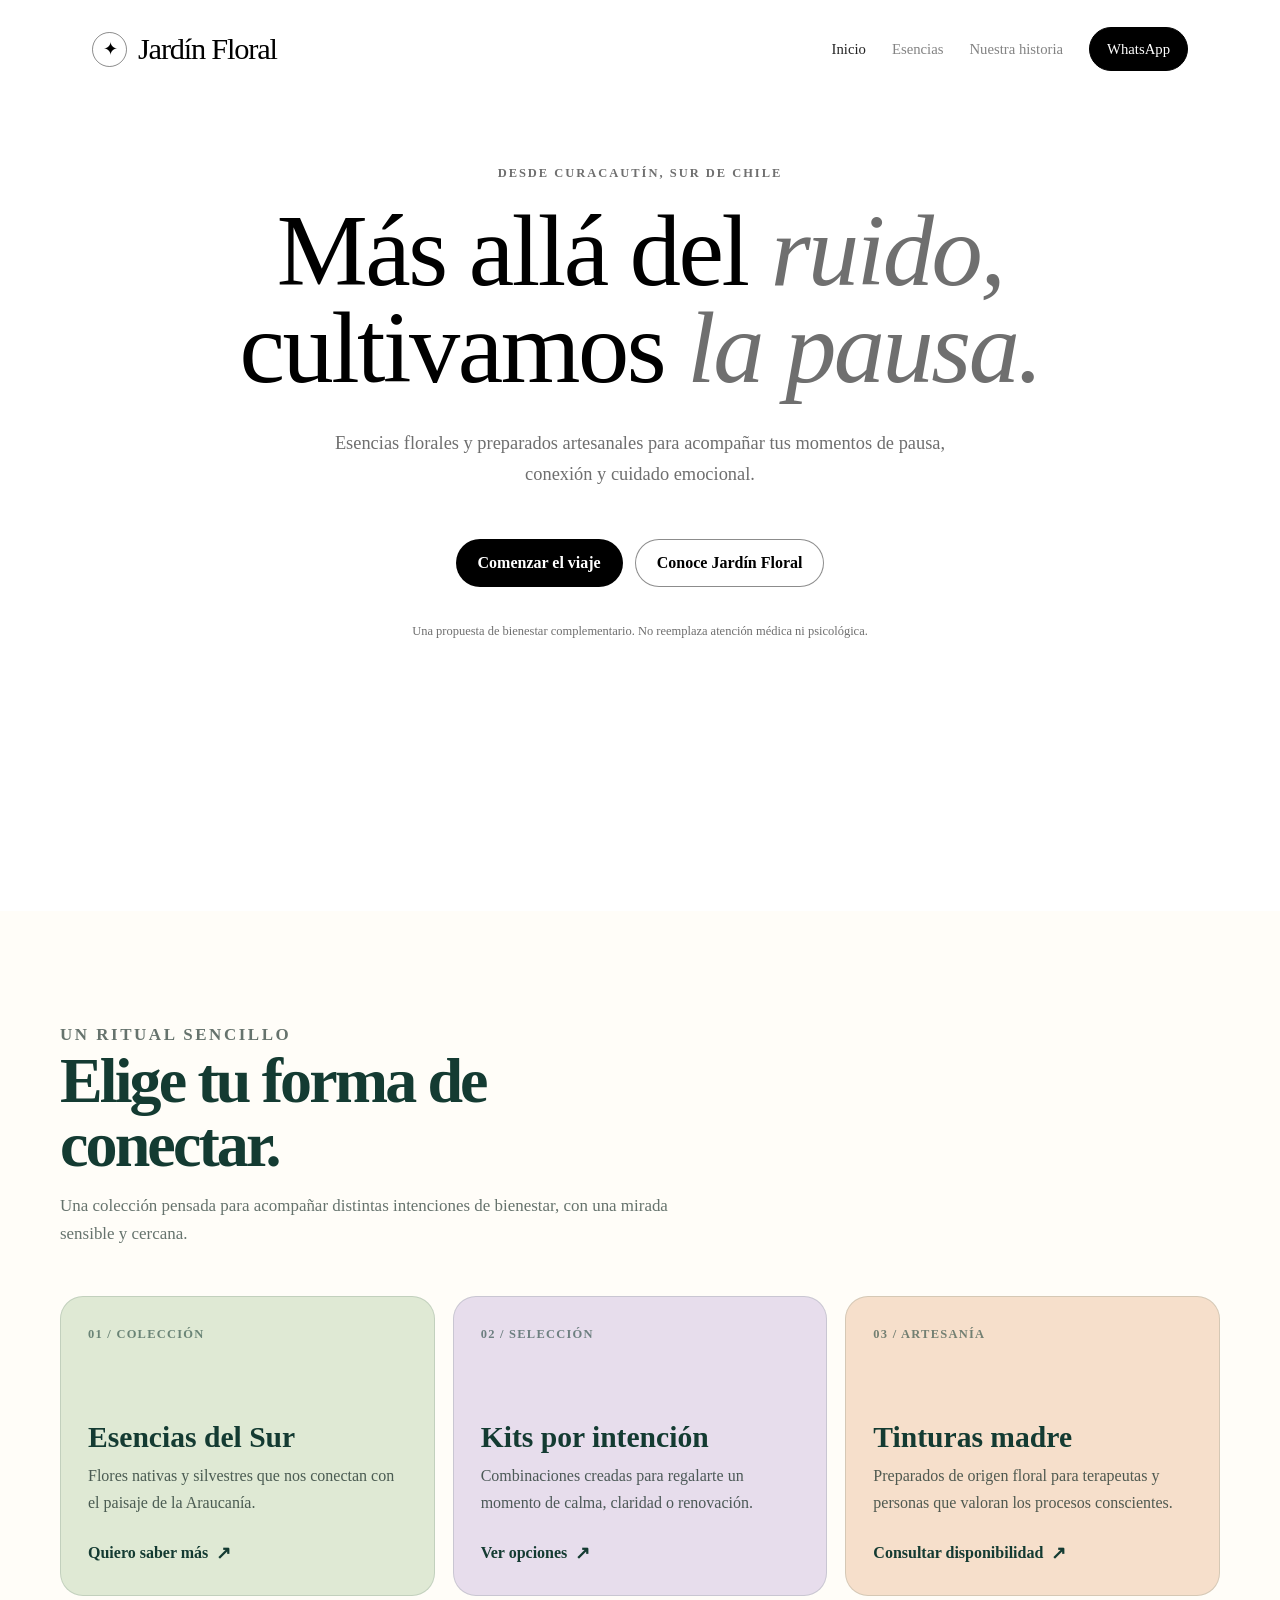
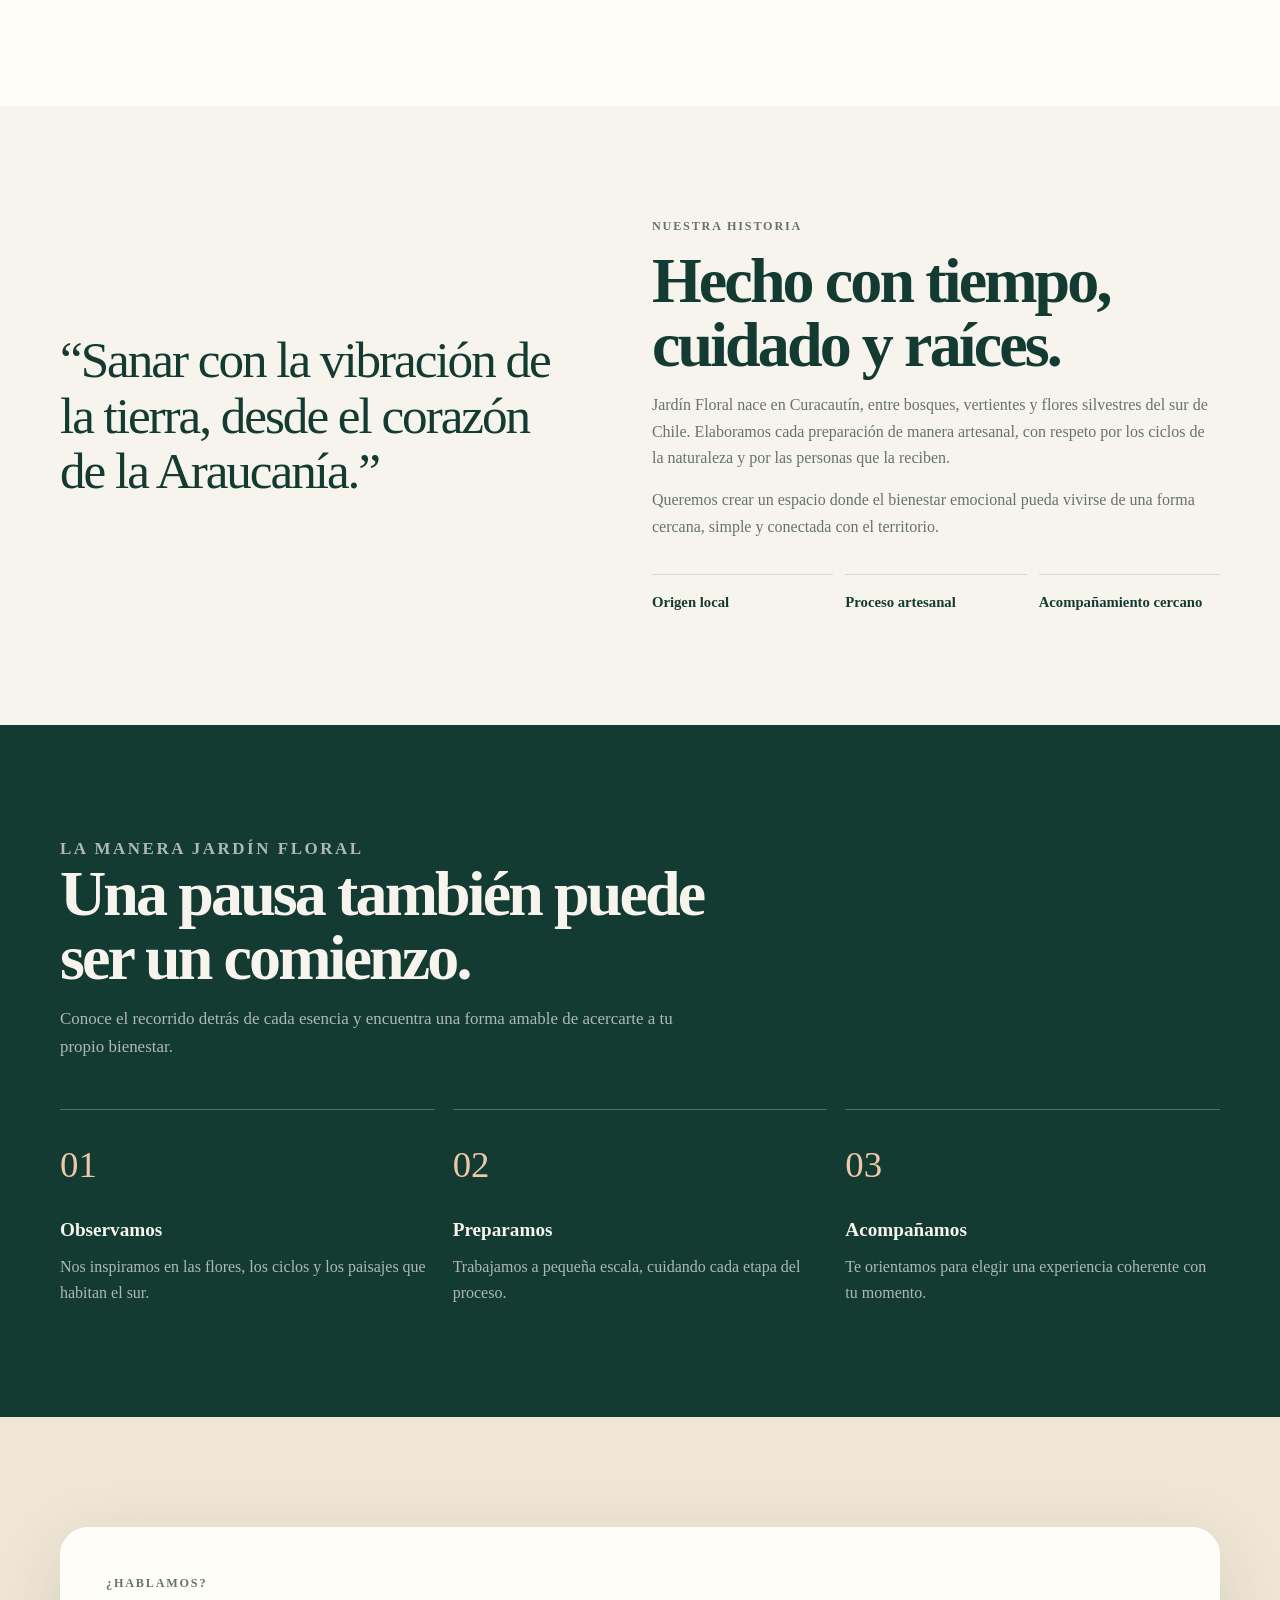
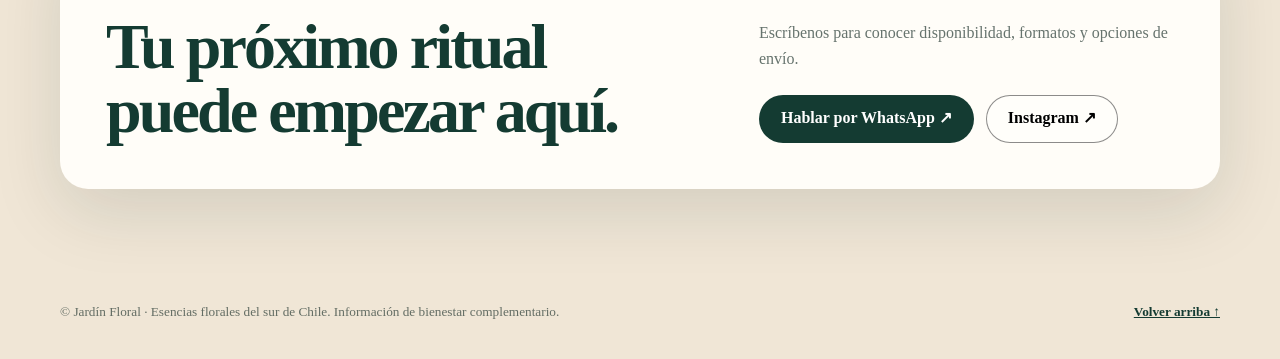
==== index.html @ 73a911c8 "Publicar landing de Jardín Floral" ====
<!doctype html>
<html lang="es">
  <head>
    <meta charset="UTF-8" />
    <meta name="viewport" content="width=device-width, initial-scale=1.0" />
    <meta name="description" content="Jardín Floral crea esencias florales y tinturas madre inspiradas en la naturaleza de la Araucanía." />
    <meta name="theme-color" content="#143b32" />
    <title>Jardín Floral | Esencias del sur de Chile</title>
    <link rel="icon" type="image/svg+xml" href="/favicon.svg" />
    <link rel="stylesheet" href="/styles/fonts.css" />
    <link rel="stylesheet" href="/styles/theme.css" />
    <style>
      :root {
        --forest: #143b32;
        --forest-2: #1f5446;
        --ink: #20332d;
        --muted: #66736d;
        --cream: #f7f4ed;
        --paper: #fffdf8;
        --sage: #dfe9d4;
        --lilac: #e7ddec;
        --peach: #efc8aa;
        --line: rgba(20, 59, 50, 0.14);
        --shadow: 0 22px 70px rgba(18, 42, 35, 0.13);
      }

      * { box-sizing: border-box; }
      html { scroll-behavior: smooth; }
      body {
        margin: 0;
        color: var(--ink);
        background: var(--cream);
        font-family: "DM Sans", system-ui, sans-serif;
        font-size: 16px;
        line-height: 1.65;
      }
      a { color: inherit; }
      img { display: block; max-width: 100%; }
      .shell { width: min(1160px, calc(100% - 40px)); margin: 0 auto; }
      .serif { font-family: Fraunces, Georgia, serif; }

      .topbar {
        background: var(--forest);
        color: #edf4e5;
        font-size: 0.78rem;
        letter-spacing: 0.08em;
        text-transform: uppercase;
      }
      .topbar-inner { min-height: 38px; display: flex; align-items: center; justify-content: center; text-align: center; }

      header { position: absolute; z-index: 2; inset: 38px 0 auto; color: #fff; }
      nav { display: flex; align-items: center; justify-content: space-between; gap: 28px; padding: 25px 0; }
      .brand { display: inline-flex; align-items: center; gap: 11px; text-decoration: none; font-weight: 700; letter-spacing: 0.02em; }
      .brand-mark { width: 35px; height: 35px; border: 1px solid rgba(255,255,255,0.65); border-radius: 50%; display: grid; place-items: center; font-size: 1.1rem; }
      .nav-links { display: flex; align-items: center; gap: 26px; font-size: 0.92rem; }
      .nav-links a { text-decoration: none; opacity: 0.86; }
      .nav-links a:hover, .nav-links a:focus-visible { opacity: 1; }
      .nav-cta { border: 1px solid rgba(255,255,255,0.65); border-radius: 999px; padding: 9px 17px; opacity: 1 !important; }

      .hero {
        min-height: 760px;
        display: grid;
        align-items: center;
        color: #fff;
        background:
          linear-gradient(90deg, rgba(7, 23, 19, 0.88) 0%, rgba(7, 23, 19, 0.66) 37%, rgba(7, 23, 19, 0.08) 77%),
          url("/assets/hero-jardin-floral.jpg") center / cover;
      }
      .hero-content { padding: 160px 0 85px; max-width: 690px; }
      .eyebrow { margin: 0 0 18px; color: #d6e6b8; font-size: 0.78rem; font-weight: 700; letter-spacing: 0.16em; text-transform: uppercase; }
      h1, h2, h3, p { margin-top: 0; }
      h1 { max-width: 680px; margin-bottom: 24px; font-size: clamp(3.3rem, 7vw, 6.2rem); line-height: 0.96; letter-spacing: -0.05em; font-weight: 600; }
      .hero-copy { max-width: 560px; margin-bottom: 34px; color: rgba(255,255,255,0.85); font-size: 1.15rem; }
      .actions { display: flex; align-items: center; flex-wrap: wrap; gap: 12px; }
      .button { display: inline-flex; align-items: center; justify-content: center; min-height: 48px; padding: 0 21px; border-radius: 999px; border: 1px solid transparent; font-weight: 700; text-decoration: none; transition: transform .2s ease, background .2s ease; }
      .button:hover, .button:focus-visible { transform: translateY(-2px); }
      .button-primary { color: var(--forest); background: #f3dfc5; }
      .button-ghost { color: #fff; border-color: rgba(255,255,255,0.5); background: rgba(255,255,255,0.06); }
      .hero-note { margin-top: 34px; color: rgba(255,255,255,0.66); font-size: 0.83rem; }

      section { padding: 110px 0; }
      .section-intro { max-width: 650px; margin-bottom: 48px; }
      .section-kicker { margin-bottom: 13px; color: var(--forest-2); font-size: 0.76rem; font-weight: 700; letter-spacing: 0.15em; text-transform: uppercase; }
      h2 { margin-bottom: 15px; color: var(--forest); font-size: clamp(2.5rem, 5vw, 4.3rem); line-height: 1; letter-spacing: -0.045em; font-weight: 600; }
      .section-intro p { margin-bottom: 0; color: var(--muted); font-size: 1.06rem; }

      .product-section { background: var(--paper); }
      .product-grid { display: grid; grid-template-columns: repeat(3, 1fr); gap: 18px; }
      .product-card { min-height: 300px; display: flex; flex-direction: column; justify-content: space-between; padding: 27px; border: 1px solid var(--line); border-radius: 23px; background: #fff; }
      .product-card:nth-child(1) { background: var(--sage); }
      .product-card:nth-child(2) { background: var(--lilac); }
      .product-card:nth-child(3) { background: #f6dfcb; }
      .card-number { color: rgba(20,59,50,0.58); font-size: 0.78rem; font-weight: 700; letter-spacing: 0.1em; }
      .product-card h3 { margin: 55px 0 10px; color: var(--forest); font-family: Fraunces, Georgia, serif; font-size: 1.85rem; line-height: 1.06; font-weight: 600; }
      .product-card p { margin-bottom: 0; color: rgba(32,51,45,0.78); }
      .text-link { display: inline-flex; align-items: center; gap: 8px; color: var(--forest); font-weight: 700; text-decoration: none; }
      .text-link::after { content: "↗"; font-size: 1.15em; }

      .story-section { background: var(--cream); }
      .story-grid { display: grid; grid-template-columns: 0.95fr 1.05fr; gap: 78px; align-items: center; }
      .story-quote { margin: 0; color: var(--forest); font-family: Fraunces, Georgia, serif; font-size: clamp(2rem, 4vw, 3.35rem); line-height: 1.08; letter-spacing: -0.04em; }
      .story-copy p { color: var(--muted); }
      .story-copy p:last-child { margin-bottom: 0; }
      .values { display: grid; grid-template-columns: repeat(3, 1fr); gap: 12px; margin-top: 34px; }
      .value { padding-top: 15px; border-top: 1px solid var(--line); color: var(--forest); font-size: 0.92rem; font-weight: 700; }

      .process-section { background: var(--forest); color: #f6f4ed; }
      .process-section h2 { color: #f6f4ed; }
      .process-section .section-kicker { color: #d6e6b8; }
      .process-section .section-intro p { color: rgba(246,244,237,0.68); }
      .process-grid { display: grid; grid-template-columns: repeat(3, 1fr); gap: 18px; }
      .process-item { padding: 25px 0 0; border-top: 1px solid rgba(255,255,255,0.25); }
      .process-item span { color: #efc8aa; font-family: Fraunces, Georgia, serif; font-size: 2.3rem; }
      .process-item h3 { margin: 18px 0 8px; font-size: 1.2rem; }
      .process-item p { margin-bottom: 0; color: rgba(246,244,237,0.68); }

      .contact-section { padding-bottom: 84px; background: #f0e6d6; }
      .contact-box { display: flex; align-items: end; justify-content: space-between; gap: 30px; padding: 46px; border-radius: 28px; background: var(--paper); box-shadow: var(--shadow); }
      .contact-box h2 { max-width: 520px; margin-bottom: 0; }
      .contact-box p { max-width: 415px; margin-bottom: 22px; color: var(--muted); }
      .contact-box .button-primary { background: var(--forest); color: #fff; }
      footer { padding: 28px 0 36px; color: rgba(32,51,45,0.68); background: #f0e6d6; font-size: 0.83rem; }
      .footer-inner { display: flex; align-items: center; justify-content: space-between; gap: 18px; }
      footer a { color: var(--forest); font-weight: 700; }
      .fine-print { max-width: 680px; margin: 0; }

      /* Cinematic hero direction adapted from the supplied prompt. */
      .topbar { display: none; }
      body { font-family: var(--font-body); background: #fff; }
      .serif, h1, h2, h3, .story-quote, .product-card h3, .process-item span { font-family: var(--font-display); }
      header { inset: 0 0 auto; color: #000; }
      nav { max-width: 1280px; padding: 24px 32px; }
      .brand { font-family: var(--font-display); font-size: 1.9rem; font-weight: 400; letter-spacing: -0.04em; }
      .brand-mark { border-color: rgba(0,0,0,.45); }
      .nav-links a { color: #6f6f6f; transition: color .2s ease, opacity .2s ease; }
      .nav-links a:first-child { color: #000; }
      .nav-links a:hover, .nav-links a:focus-visible { color: #000; opacity: 1; }
      .nav-cta { border-color: #000; color: #fff !important; background: #000; transition: transform .2s ease; }
      .nav-cta:hover, .nav-cta:focus-visible { transform: scale(1.03); }
      .hero { position: relative; min-height: 100vh; display: grid; align-items: center; overflow: hidden; color: #000; background: #fff; }
      .hero-video { position: absolute; z-index: 0; inset: 300px 0 0 0; width: 100%; height: calc(100% - 300px); object-fit: cover; opacity: 0; transition: opacity .5s ease; }
      .hero-overlay { position: absolute; z-index: 1; inset: 0; pointer-events: none; background: linear-gradient(to bottom, #fff 0%, rgba(255,255,255,.94) 24%, rgba(255,255,255,.2) 70%, #fff 100%); }
      .hero-content { position: relative; z-index: 2; width: 100%; max-width: 1120px; padding: calc(8rem - 75px) 24px 10rem; margin: 0 auto; text-align: center; }
      .eyebrow { color: #6f6f6f; }
      h1 { max-width: 980px; margin: 0 auto 24px; font-size: clamp(3.3rem, 8vw, 8rem); line-height: .95; letter-spacing: -2.46px; font-weight: 400; }
      h1 em { color: #6f6f6f; font-style: italic; }
      .hero-copy { max-width: 650px; margin: 32px auto 0; color: #6f6f6f; font-size: clamp(1rem, 2vw, 1.15rem); line-height: 1.7; }
      .hero .actions { justify-content: center; margin-top: 48px; }
      .button-primary { color: #fff; background: #000; }
      .button-ghost { color: #000; border-color: rgba(0,0,0,.45); background: rgba(255,255,255,.35); }
      .hero-note { margin: 34px auto 0; max-width: 540px; color: #6f6f6f; font-size: .78rem; }
      .video-fallback .hero { background: linear-gradient(to bottom, #fff 0%, rgba(255,255,255,.72) 45%, rgba(255,255,255,.2) 100%), url('/assets/hero-jardin-floral.jpg') center bottom / cover; }
      .video-fallback .hero-video { display: none; }

      @media (max-width: 820px) {
        nav { padding: 20px 16px; }
        header { inset: 0 0 auto; }
        .hero-video { inset: 240px 0 0 0; height: calc(100% - 240px); }
        .hero-content { padding: 8rem 20px 7rem; }
      }
      @media (max-width: 520px) {
        .brand { font-size: 1.55rem; }
        .nav-links a:not(:last-child) { display: none; }
        .nav-links { gap: 0; }
        .hero { min-height: 720px; }
        .hero-video { inset: 260px 0 0 0; height: calc(100% - 260px); }
        .hero-content { padding: 8rem 16px 6rem; }
        h1 { font-size: clamp(3.2rem, 16vw, 5rem); }
        .hero .actions { align-items: stretch; flex-direction: column; margin-top: 36px; }
        .hero .button { width: 100%; }
      }

      @media (max-width: 820px) {
        .shell { width: min(100% - 32px, 620px); }
        header { inset: 38px 0 auto; }
        nav { align-items: flex-start; padding: 20px 0; }
        .nav-links { justify-content: end; gap: 12px; flex-wrap: wrap; font-size: 0.8rem; }
        .nav-cta { display: none; }
        .hero { min-height: 700px; background-position: 58% center; }
        .hero-content { padding: 160px 0 70px; }
        h1 { font-size: clamp(3.1rem, 15vw, 5rem); }
        section { padding: 82px 0; }
        .product-grid, .process-grid { grid-template-columns: 1fr; }
        .product-card { min-height: 250px; }
        .story-grid { grid-template-columns: 1fr; gap: 34px; }
        .values { grid-template-columns: 1fr; gap: 19px; }
        .contact-box { align-items: flex-start; flex-direction: column; padding: 30px; }
        .footer-inner { align-items: flex-start; flex-direction: column; }
      }
      @media (max-width: 520px) {
        .topbar { font-size: 0.68rem; letter-spacing: 0.05em; }
        .brand { font-size: 0.9rem; }
        .brand-mark { width: 31px; height: 31px; }
        .nav-links a:not(:last-child) { display: none; }
        .hero { min-height: 660px; }
        .hero-copy { font-size: 1rem; }
        .actions { align-items: stretch; flex-direction: column; }
        .button { width: 100%; }
      }
    </style>
  </head>
  <body>
    <header>
      <nav class="shell" aria-label="Navegación principal">
        <a class="brand" href="#inicio"><span class="brand-mark" aria-hidden="true">✦</span><span>Jardín Floral</span></a>
        <div class="nav-links">
          <a href="#inicio">Inicio</a>
          <a href="#esencias">Esencias</a>
          <a href="#historia">Nuestra historia</a>
          <a href="https://wa.me/56912345678?text=Hola%20Jard%C3%ADn%20Floral%2C%20quiero%20conocer%20sus%20esencias." class="nav-cta" target="_blank" rel="noopener noreferrer">WhatsApp</a>
        </div>
      </nav>
    </header>

    <main>
      <section class="hero" id="inicio">
        <video id="hero-video" class="hero-video" autoplay muted playsinline preload="auto" poster="/assets/hero-jardin-floral.jpg" aria-hidden="true">
          <source src="https://d8j0ntlcm91z4.cloudfront.net/user_38xzZboKViGWJOttwIXH07lWA1P/hf_20260328_083109_283f3553-e28f-428b-a723-d639c617eb2b.mp4" type="video/mp4" />
        </video>
        <div class="hero-overlay" aria-hidden="true"></div>
        <div class="shell hero-content">
          <p class="eyebrow">Desde Curacautín, sur de Chile</p>
          <h1 class="serif animate-fade-rise">Más allá del <em>ruido,</em><br />cultivamos <em>la pausa.</em></h1>
          <p class="hero-copy animate-fade-rise-delay">Esencias florales y preparados artesanales para acompañar tus momentos de pausa, conexión y cuidado emocional.</p>
          <div class="actions animate-fade-rise-delay-2">
            <a class="button button-primary" href="#esencias">Comenzar el viaje</a>
            <a class="button button-ghost" href="#historia">Conoce Jardín Floral</a>
          </div>
          <p class="hero-note">Una propuesta de bienestar complementario. No reemplaza atención médica ni psicológica.</p>
        </div>
      </section>

      <section class="product-section" id="esencias">
        <div class="shell">
          <div class="section-intro">
            <p class="section-kicker">Un ritual sencillo</p>
            <h2 class="serif">Elige tu forma de conectar.</h2>
            <p>Una colección pensada para acompañar distintas intenciones de bienestar, con una mirada sensible y cercana.</p>
          </div>
          <div class="product-grid">
            <article class="product-card">
              <span class="card-number">01 / COLECCIÓN</span>
              <div><h3>Esencias del Sur</h3><p>Flores nativas y silvestres que nos conectan con el paisaje de la Araucanía.</p></div>
              <a class="text-link" href="#contacto">Quiero saber más</a>
            </article>
            <article class="product-card">
              <span class="card-number">02 / SELECCIÓN</span>
              <div><h3>Kits por intención</h3><p>Combinaciones creadas para regalarte un momento de calma, claridad o renovación.</p></div>
              <a class="text-link" href="#contacto">Ver opciones</a>
            </article>
            <article class="product-card">
              <span class="card-number">03 / ARTESANÍA</span>
              <div><h3>Tinturas madre</h3><p>Preparados de origen floral para terapeutas y personas que valoran los procesos conscientes.</p></div>
              <a class="text-link" href="#contacto">Consultar disponibilidad</a>
            </article>
          </div>
        </div>
      </section>

      <section class="story-section" id="historia">
        <div class="shell story-grid">
          <blockquote class="story-quote">“Sanar con la vibración de la tierra, desde el corazón de la Araucanía.”</blockquote>
          <div class="story-copy">
            <p class="section-kicker">Nuestra historia</p>
            <h2 class="serif">Hecho con tiempo, cuidado y raíces.</h2>
            <p>Jardín Floral nace en Curacautín, entre bosques, vertientes y flores silvestres del sur de Chile. Elaboramos cada preparación de manera artesanal, con respeto por los ciclos de la naturaleza y por las personas que la reciben.</p>
            <p>Queremos crear un espacio donde el bienestar emocional pueda vivirse de una forma cercana, simple y conectada con el territorio.</p>
            <div class="values">
              <div class="value">Origen local</div>
              <div class="value">Proceso artesanal</div>
              <div class="value">Acompañamiento cercano</div>
            </div>
          </div>
        </div>
      </section>

      <section class="process-section">
        <div class="shell">
          <div class="section-intro">
            <p class="section-kicker">La manera Jardín Floral</p>
            <h2 class="serif">Una pausa también puede ser un comienzo.</h2>
            <p>Conoce el recorrido detrás de cada esencia y encuentra una forma amable de acercarte a tu propio bienestar.</p>
          </div>
          <div class="process-grid">
            <article class="process-item"><span>01</span><h3>Observamos</h3><p>Nos inspiramos en las flores, los ciclos y los paisajes que habitan el sur.</p></article>
            <article class="process-item"><span>02</span><h3>Preparamos</h3><p>Trabajamos a pequeña escala, cuidando cada etapa del proceso.</p></article>
            <article class="process-item"><span>03</span><h3>Acompañamos</h3><p>Te orientamos para elegir una experiencia coherente con tu momento.</p></article>
          </div>
        </div>
      </section>

      <section class="contact-section" id="contacto">
        <div class="shell">
          <div class="contact-box">
            <div><p class="section-kicker">¿Hablamos?</p><h2 class="serif">Tu próximo ritual puede empezar aquí.</h2></div>
            <div><p>Escríbenos para conocer disponibilidad, formatos y opciones de envío.</p><div class="actions"><a class="button button-primary" href="https://wa.me/56912345678?text=Hola%20Jard%C3%ADn%20Floral%2C%20quiero%20conocer%20sus%20esencias." target="_blank" rel="noopener noreferrer">Hablar por WhatsApp ↗</a><a class="button button-ghost" href="https://www.instagram.com/jardinfloral.cl/" target="_blank" rel="noopener noreferrer">Instagram ↗</a></div></div>
          </div>
        </div>
      </section>
    </main>

    <footer>
      <div class="shell footer-inner">
        <p class="fine-print">© Jardín Floral · Esencias florales del sur de Chile. Información de bienestar complementario.</p>
        <a href="#inicio">Volver arriba ↑</a>
      </div>
    </footer>
    <script>
      (() => {
        const video = document.getElementById('hero-video');
        if (!video) return;

        const fadeDuration = 0.5;
        let restartTimer;

        const playFromStart = () => {
          video.style.opacity = '0';
          clearTimeout(restartTimer);
          restartTimer = setTimeout(() => {
            try {
              video.currentTime = 0;
              const playPromise = video.play();
              if (playPromise && typeof playPromise.catch === 'function') playPromise.catch(() => {});
            } catch (_) {}
          }, 100);
        };

        const monitor = () => {
          if (Number.isFinite(video.duration) && video.duration > 0) {
            const remaining = video.duration - video.currentTime;
            if (video.currentTime < fadeDuration) {
              video.style.opacity = String(Math.min(1, video.currentTime / fadeDuration));
            } else if (remaining < fadeDuration) {
              video.style.opacity = String(Math.max(0, remaining / fadeDuration));
            } else {
              video.style.opacity = '1';
            }
          }
          window.requestAnimationFrame(monitor);
        };

        video.addEventListener('loadedmetadata', () => {
          video.play().catch(() => {});
          monitor();
        }, { once: true });
        video.addEventListener('ended', playFromStart);
        video.addEventListener('error', () => document.documentElement.classList.add('video-fallback'));
        video.load();
      })();
    </script>
  </body>
</html>
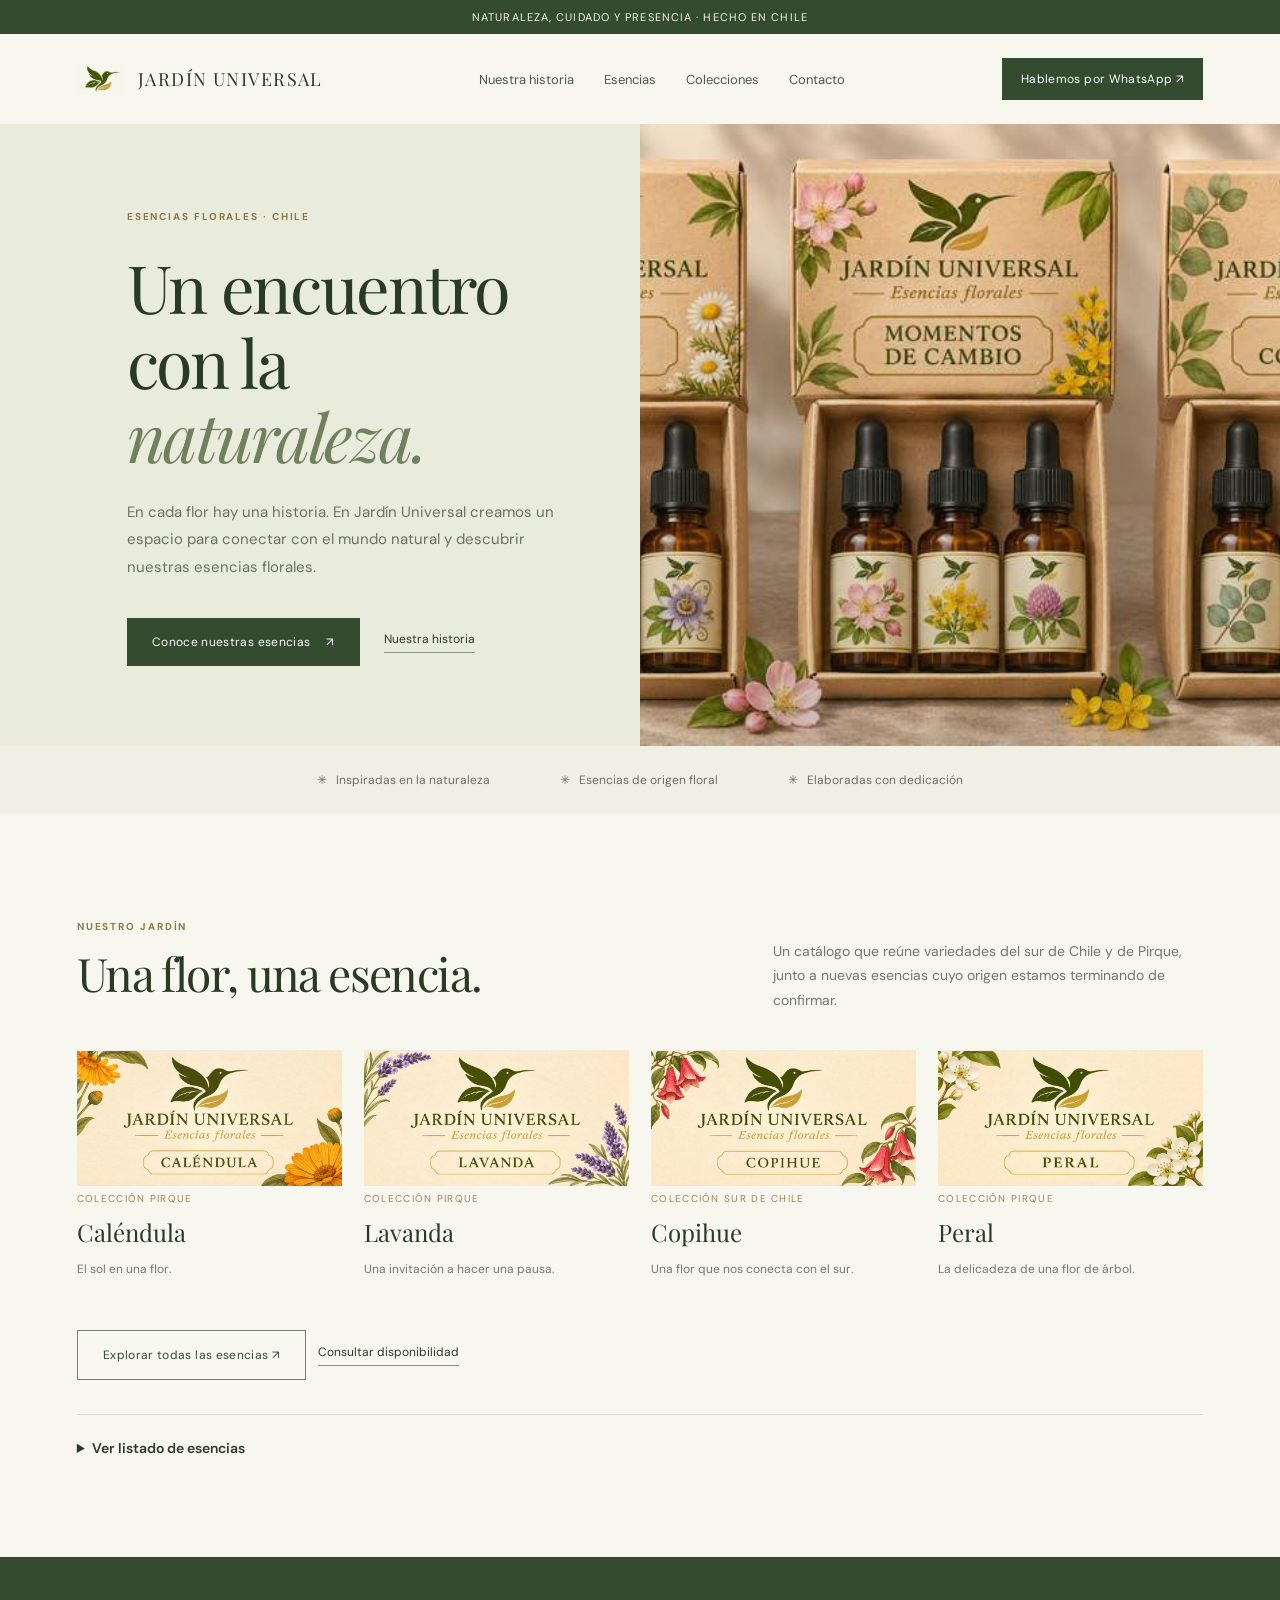
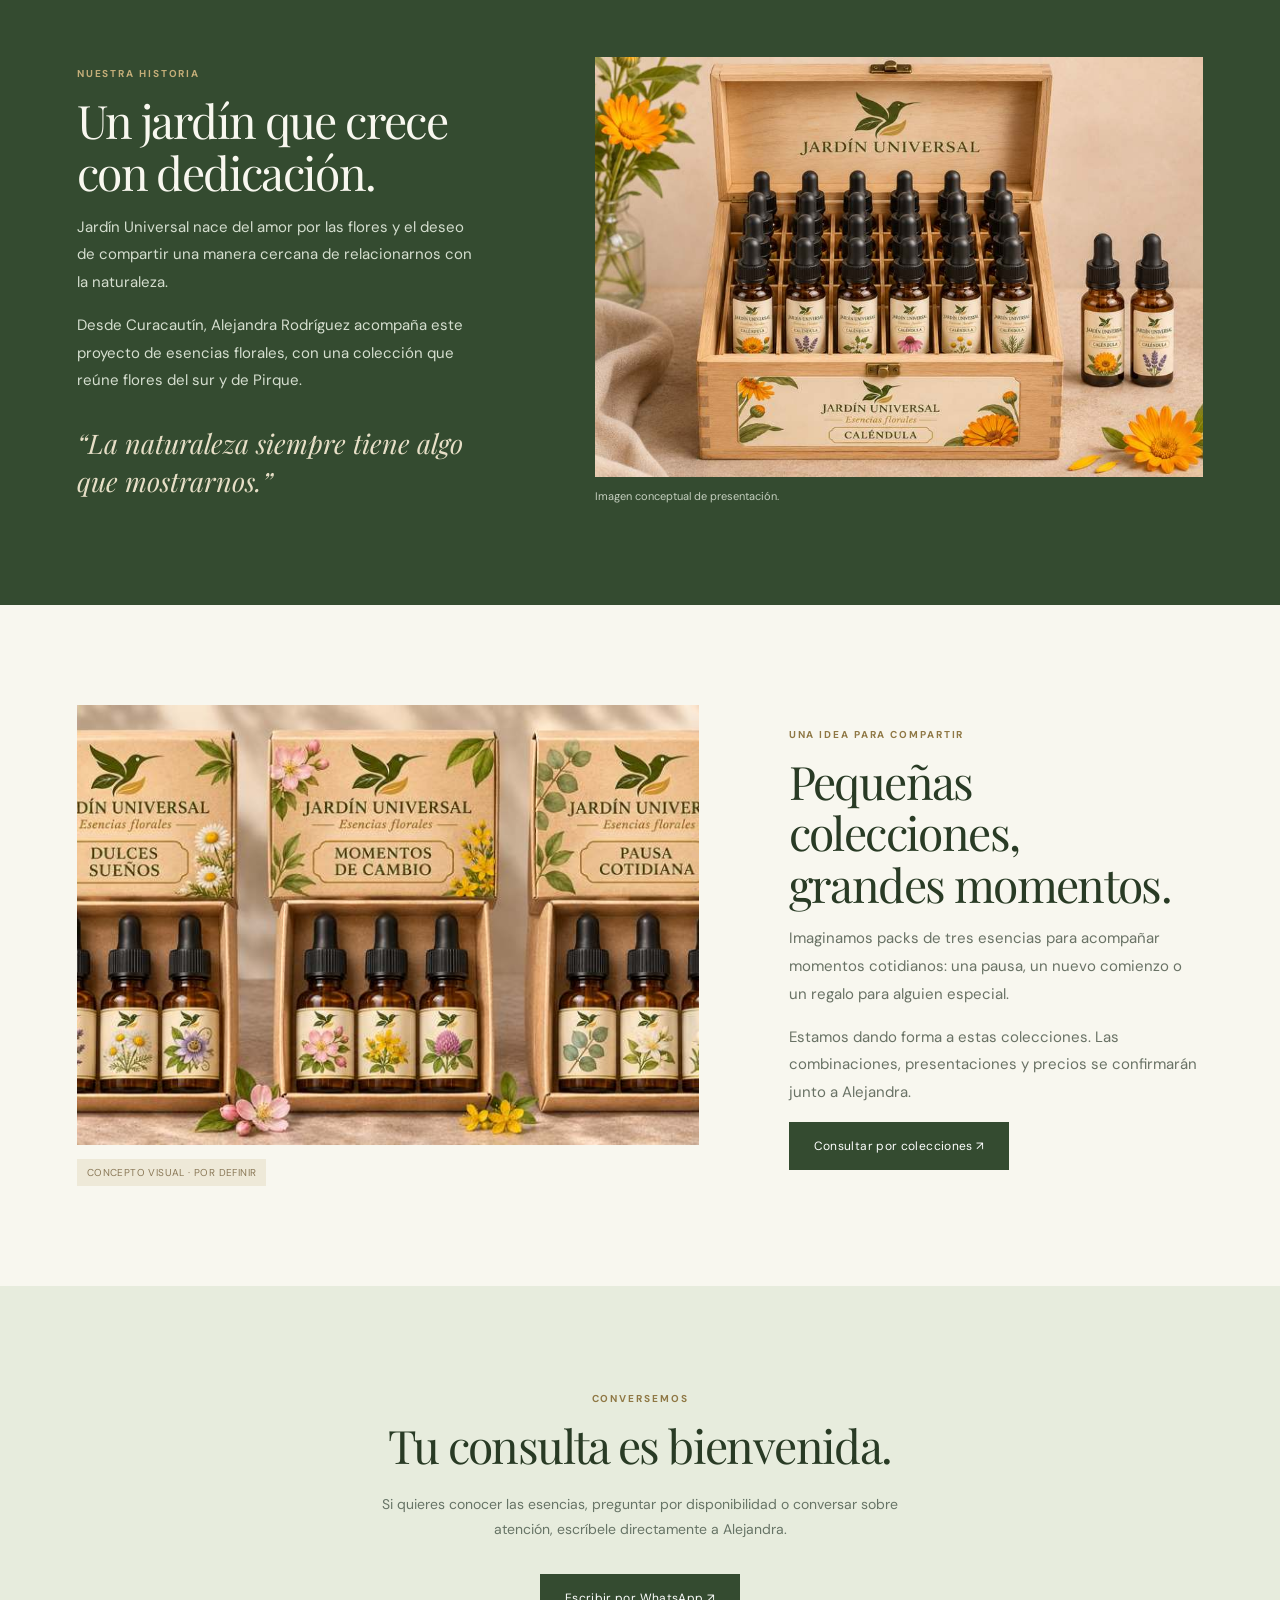
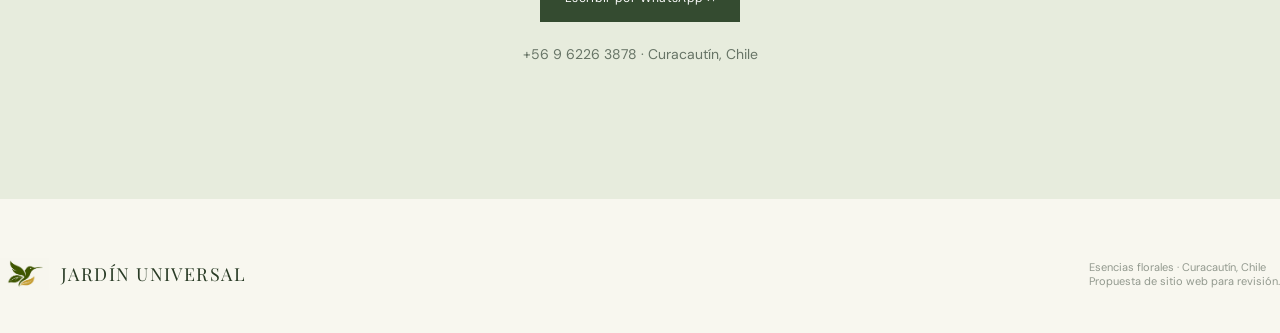
==== commit 779b5926: "Publicar propuesta de Jardín Universal" ====
--- a/index.html
+++ b/index.html
@@ -1,352 +1,15 @@
 <!doctype html>
-<html lang="es">
-  <head>
-    <meta charset="UTF-8" />
-    <meta name="viewport" content="width=device-width, initial-scale=1.0" />
-    <meta name="description" content="Jardín Floral crea esencias florales y tinturas madre inspiradas en la naturaleza de la Araucanía." />
-    <meta name="theme-color" content="#143b32" />
-    <title>Jardín Floral | Esencias del sur de Chile</title>
-    <link rel="icon" type="image/svg+xml" href="/favicon.svg" />
-    <link rel="stylesheet" href="/styles/fonts.css" />
-    <link rel="stylesheet" href="/styles/theme.css" />
-    <style>
-      :root {
-        --forest: #143b32;
-        --forest-2: #1f5446;
-        --ink: #20332d;
-        --muted: #66736d;
-        --cream: #f7f4ed;
-        --paper: #fffdf8;
-        --sage: #dfe9d4;
-        --lilac: #e7ddec;
-        --peach: #efc8aa;
-        --line: rgba(20, 59, 50, 0.14);
-        --shadow: 0 22px 70px rgba(18, 42, 35, 0.13);
-      }
-
-      * { box-sizing: border-box; }
-      html { scroll-behavior: smooth; }
-      body {
-        margin: 0;
-        color: var(--ink);
-        background: var(--cream);
-        font-family: "DM Sans", system-ui, sans-serif;
-        font-size: 16px;
-        line-height: 1.65;
-      }
-      a { color: inherit; }
-      img { display: block; max-width: 100%; }
-      .shell { width: min(1160px, calc(100% - 40px)); margin: 0 auto; }
-      .serif { font-family: Fraunces, Georgia, serif; }
-
-      .topbar {
-        background: var(--forest);
-        color: #edf4e5;
-        font-size: 0.78rem;
-        letter-spacing: 0.08em;
-        text-transform: uppercase;
-      }
-      .topbar-inner { min-height: 38px; display: flex; align-items: center; justify-content: center; text-align: center; }
-
-      header { position: absolute; z-index: 2; inset: 38px 0 auto; color: #fff; }
-      nav { display: flex; align-items: center; justify-content: space-between; gap: 28px; padding: 25px 0; }
-      .brand { display: inline-flex; align-items: center; gap: 11px; text-decoration: none; font-weight: 700; letter-spacing: 0.02em; }
-      .brand-mark { width: 35px; height: 35px; border: 1px solid rgba(255,255,255,0.65); border-radius: 50%; display: grid; place-items: center; font-size: 1.1rem; }
-      .nav-links { display: flex; align-items: center; gap: 26px; font-size: 0.92rem; }
-      .nav-links a { text-decoration: none; opacity: 0.86; }
-      .nav-links a:hover, .nav-links a:focus-visible { opacity: 1; }
-      .nav-cta { border: 1px solid rgba(255,255,255,0.65); border-radius: 999px; padding: 9px 17px; opacity: 1 !important; }
-
-      .hero {
-        min-height: 760px;
-        display: grid;
-        align-items: center;
-        color: #fff;
-        background:
-          linear-gradient(90deg, rgba(7, 23, 19, 0.88) 0%, rgba(7, 23, 19, 0.66) 37%, rgba(7, 23, 19, 0.08) 77%),
-          url("/assets/hero-jardin-floral.jpg") center / cover;
-      }
-      .hero-content { padding: 160px 0 85px; max-width: 690px; }
-      .eyebrow { margin: 0 0 18px; color: #d6e6b8; font-size: 0.78rem; font-weight: 700; letter-spacing: 0.16em; text-transform: uppercase; }
-      h1, h2, h3, p { margin-top: 0; }
-      h1 { max-width: 680px; margin-bottom: 24px; font-size: clamp(3.3rem, 7vw, 6.2rem); line-height: 0.96; letter-spacing: -0.05em; font-weight: 600; }
-      .hero-copy { max-width: 560px; margin-bottom: 34px; color: rgba(255,255,255,0.85); font-size: 1.15rem; }
-      .actions { display: flex; align-items: center; flex-wrap: wrap; gap: 12px; }
-      .button { display: inline-flex; align-items: center; justify-content: center; min-height: 48px; padding: 0 21px; border-radius: 999px; border: 1px solid transparent; font-weight: 700; text-decoration: none; transition: transform .2s ease, background .2s ease; }
-      .button:hover, .button:focus-visible { transform: translateY(-2px); }
-      .button-primary { color: var(--forest); background: #f3dfc5; }
-      .button-ghost { color: #fff; border-color: rgba(255,255,255,0.5); background: rgba(255,255,255,0.06); }
-      .hero-note { margin-top: 34px; color: rgba(255,255,255,0.66); font-size: 0.83rem; }
-
-      section { padding: 110px 0; }
-      .section-intro { max-width: 650px; margin-bottom: 48px; }
-      .section-kicker { margin-bottom: 13px; color: var(--forest-2); font-size: 0.76rem; font-weight: 700; letter-spacing: 0.15em; text-transform: uppercase; }
-      h2 { margin-bottom: 15px; color: var(--forest); font-size: clamp(2.5rem, 5vw, 4.3rem); line-height: 1; letter-spacing: -0.045em; font-weight: 600; }
-      .section-intro p { margin-bottom: 0; color: var(--muted); font-size: 1.06rem; }
-
-      .product-section { background: var(--paper); }
-      .product-grid { display: grid; grid-template-columns: repeat(3, 1fr); gap: 18px; }
-      .product-card { min-height: 300px; display: flex; flex-direction: column; justify-content: space-between; padding: 27px; border: 1px solid var(--line); border-radius: 23px; background: #fff; }
-      .product-card:nth-child(1) { background: var(--sage); }
-      .product-card:nth-child(2) { background: var(--lilac); }
-      .product-card:nth-child(3) { background: #f6dfcb; }
-      .card-number { color: rgba(20,59,50,0.58); font-size: 0.78rem; font-weight: 700; letter-spacing: 0.1em; }
-      .product-card h3 { margin: 55px 0 10px; color: var(--forest); font-family: Fraunces, Georgia, serif; font-size: 1.85rem; line-height: 1.06; font-weight: 600; }
-      .product-card p { margin-bottom: 0; color: rgba(32,51,45,0.78); }
-      .text-link { display: inline-flex; align-items: center; gap: 8px; color: var(--forest); font-weight: 700; text-decoration: none; }
-      .text-link::after { content: "↗"; font-size: 1.15em; }
-
-      .story-section { background: var(--cream); }
-      .story-grid { display: grid; grid-template-columns: 0.95fr 1.05fr; gap: 78px; align-items: center; }
-      .story-quote { margin: 0; color: var(--forest); font-family: Fraunces, Georgia, serif; font-size: clamp(2rem, 4vw, 3.35rem); line-height: 1.08; letter-spacing: -0.04em; }
-      .story-copy p { color: var(--muted); }
-      .story-copy p:last-child { margin-bottom: 0; }
-      .values { display: grid; grid-template-columns: repeat(3, 1fr); gap: 12px; margin-top: 34px; }
-      .value { padding-top: 15px; border-top: 1px solid var(--line); color: var(--forest); font-size: 0.92rem; font-weight: 700; }
-
-      .process-section { background: var(--forest); color: #f6f4ed; }
-      .process-section h2 { color: #f6f4ed; }
-      .process-section .section-kicker { color: #d6e6b8; }
-      .process-section .section-intro p { color: rgba(246,244,237,0.68); }
-      .process-grid { display: grid; grid-template-columns: repeat(3, 1fr); gap: 18px; }
-      .process-item { padding: 25px 0 0; border-top: 1px solid rgba(255,255,255,0.25); }
-      .process-item span { color: #efc8aa; font-family: Fraunces, Georgia, serif; font-size: 2.3rem; }
-      .process-item h3 { margin: 18px 0 8px; font-size: 1.2rem; }
-      .process-item p { margin-bottom: 0; color: rgba(246,244,237,0.68); }
-
-      .contact-section { padding-bottom: 84px; background: #f0e6d6; }
-      .contact-box { display: flex; align-items: end; justify-content: space-between; gap: 30px; padding: 46px; border-radius: 28px; background: var(--paper); box-shadow: var(--shadow); }
-      .contact-box h2 { max-width: 520px; margin-bottom: 0; }
-      .contact-box p { max-width: 415px; margin-bottom: 22px; color: var(--muted); }
-      .contact-box .button-primary { background: var(--forest); color: #fff; }
-      footer { padding: 28px 0 36px; color: rgba(32,51,45,0.68); background: #f0e6d6; font-size: 0.83rem; }
-      .footer-inner { display: flex; align-items: center; justify-content: space-between; gap: 18px; }
-      footer a { color: var(--forest); font-weight: 700; }
-      .fine-print { max-width: 680px; margin: 0; }
-
-      /* Cinematic hero direction adapted from the supplied prompt. */
-      .topbar { display: none; }
-      body { font-family: var(--font-body); background: #fff; }
-      .serif, h1, h2, h3, .story-quote, .product-card h3, .process-item span { font-family: var(--font-display); }
-      header { inset: 0 0 auto; color: #000; }
-      nav { max-width: 1280px; padding: 24px 32px; }
-      .brand { font-family: var(--font-display); font-size: 1.9rem; font-weight: 400; letter-spacing: -0.04em; }
-      .brand-mark { border-color: rgba(0,0,0,.45); }
-      .nav-links a { color: #6f6f6f; transition: color .2s ease, opacity .2s ease; }
-      .nav-links a:first-child { color: #000; }
-      .nav-links a:hover, .nav-links a:focus-visible { color: #000; opacity: 1; }
-      .nav-cta { border-color: #000; color: #fff !important; background: #000; transition: transform .2s ease; }
-      .nav-cta:hover, .nav-cta:focus-visible { transform: scale(1.03); }
-      .hero { position: relative; min-height: 100vh; display: grid; align-items: center; overflow: hidden; color: #000; background: #fff; }
-      .hero-video { position: absolute; z-index: 0; inset: 300px 0 0 0; width: 100%; height: calc(100% - 300px); object-fit: cover; opacity: 0; transition: opacity .5s ease; }
-      .hero-overlay { position: absolute; z-index: 1; inset: 0; pointer-events: none; background: linear-gradient(to bottom, #fff 0%, rgba(255,255,255,.94) 24%, rgba(255,255,255,.2) 70%, #fff 100%); }
-      .hero-content { position: relative; z-index: 2; width: 100%; max-width: 1120px; padding: calc(8rem - 75px) 24px 10rem; margin: 0 auto; text-align: center; }
-      .eyebrow { color: #6f6f6f; }
-      h1 { max-width: 980px; margin: 0 auto 24px; font-size: clamp(3.3rem, 8vw, 8rem); line-height: .95; letter-spacing: -2.46px; font-weight: 400; }
-      h1 em { color: #6f6f6f; font-style: italic; }
-      .hero-copy { max-width: 650px; margin: 32px auto 0; color: #6f6f6f; font-size: clamp(1rem, 2vw, 1.15rem); line-height: 1.7; }
-      .hero .actions { justify-content: center; margin-top: 48px; }
-      .button-primary { color: #fff; background: #000; }
-      .button-ghost { color: #000; border-color: rgba(0,0,0,.45); background: rgba(255,255,255,.35); }
-      .hero-note { margin: 34px auto 0; max-width: 540px; color: #6f6f6f; font-size: .78rem; }
-      .video-fallback .hero { background: linear-gradient(to bottom, #fff 0%, rgba(255,255,255,.72) 45%, rgba(255,255,255,.2) 100%), url('/assets/hero-jardin-floral.jpg') center bottom / cover; }
-      .video-fallback .hero-video { display: none; }
-
-      @media (max-width: 820px) {
-        nav { padding: 20px 16px; }
-        header { inset: 0 0 auto; }
-        .hero-video { inset: 240px 0 0 0; height: calc(100% - 240px); }
-        .hero-content { padding: 8rem 20px 7rem; }
-      }
-      @media (max-width: 520px) {
-        .brand { font-size: 1.55rem; }
-        .nav-links a:not(:last-child) { display: none; }
-        .nav-links { gap: 0; }
-        .hero { min-height: 720px; }
-        .hero-video { inset: 260px 0 0 0; height: calc(100% - 260px); }
-        .hero-content { padding: 8rem 16px 6rem; }
-        h1 { font-size: clamp(3.2rem, 16vw, 5rem); }
-        .hero .actions { align-items: stretch; flex-direction: column; margin-top: 36px; }
-        .hero .button { width: 100%; }
-      }
-
-      @media (max-width: 820px) {
-        .shell { width: min(100% - 32px, 620px); }
-        header { inset: 38px 0 auto; }
-        nav { align-items: flex-start; padding: 20px 0; }
-        .nav-links { justify-content: end; gap: 12px; flex-wrap: wrap; font-size: 0.8rem; }
-        .nav-cta { display: none; }
-        .hero { min-height: 700px; background-position: 58% center; }
-        .hero-content { padding: 160px 0 70px; }
-        h1 { font-size: clamp(3.1rem, 15vw, 5rem); }
-        section { padding: 82px 0; }
-        .product-grid, .process-grid { grid-template-columns: 1fr; }
-        .product-card { min-height: 250px; }
-        .story-grid { grid-template-columns: 1fr; gap: 34px; }
-        .values { grid-template-columns: 1fr; gap: 19px; }
-        .contact-box { align-items: flex-start; flex-direction: column; padding: 30px; }
-        .footer-inner { align-items: flex-start; flex-direction: column; }
-      }
-      @media (max-width: 520px) {
-        .topbar { font-size: 0.68rem; letter-spacing: 0.05em; }
-        .brand { font-size: 0.9rem; }
-        .brand-mark { width: 31px; height: 31px; }
-        .nav-links a:not(:last-child) { display: none; }
-        .hero { min-height: 660px; }
-        .hero-copy { font-size: 1rem; }
-        .actions { align-items: stretch; flex-direction: column; }
-        .button { width: 100%; }
-      }
-    </style>
-  </head>
-  <body>
-    <header>
-      <nav class="shell" aria-label="Navegación principal">
-        <a class="brand" href="#inicio"><span class="brand-mark" aria-hidden="true">✦</span><span>Jardín Floral</span></a>
-        <div class="nav-links">
-          <a href="#inicio">Inicio</a>
-          <a href="#esencias">Esencias</a>
-          <a href="#historia">Nuestra historia</a>
-          <a href="https://wa.me/56912345678?text=Hola%20Jard%C3%ADn%20Floral%2C%20quiero%20conocer%20sus%20esencias." class="nav-cta" target="_blank" rel="noopener noreferrer">WhatsApp</a>
-        </div>
-      </nav>
-    </header>
-
-    <main>
-      <section class="hero" id="inicio">
-        <video id="hero-video" class="hero-video" autoplay muted playsinline preload="auto" poster="/assets/hero-jardin-floral.jpg" aria-hidden="true">
-          <source src="https://d8j0ntlcm91z4.cloudfront.net/user_38xzZboKViGWJOttwIXH07lWA1P/hf_20260328_083109_283f3553-e28f-428b-a723-d639c617eb2b.mp4" type="video/mp4" />
-        </video>
-        <div class="hero-overlay" aria-hidden="true"></div>
-        <div class="shell hero-content">
-          <p class="eyebrow">Desde Curacautín, sur de Chile</p>
-          <h1 class="serif animate-fade-rise">Más allá del <em>ruido,</em><br />cultivamos <em>la pausa.</em></h1>
-          <p class="hero-copy animate-fade-rise-delay">Esencias florales y preparados artesanales para acompañar tus momentos de pausa, conexión y cuidado emocional.</p>
-          <div class="actions animate-fade-rise-delay-2">
-            <a class="button button-primary" href="#esencias">Comenzar el viaje</a>
-            <a class="button button-ghost" href="#historia">Conoce Jardín Floral</a>
-          </div>
-          <p class="hero-note">Una propuesta de bienestar complementario. No reemplaza atención médica ni psicológica.</p>
-        </div>
-      </section>
-
-      <section class="product-section" id="esencias">
-        <div class="shell">
-          <div class="section-intro">
-            <p class="section-kicker">Un ritual sencillo</p>
-            <h2 class="serif">Elige tu forma de conectar.</h2>
-            <p>Una colección pensada para acompañar distintas intenciones de bienestar, con una mirada sensible y cercana.</p>
-          </div>
-          <div class="product-grid">
-            <article class="product-card">
-              <span class="card-number">01 / COLECCIÓN</span>
-              <div><h3>Esencias del Sur</h3><p>Flores nativas y silvestres que nos conectan con el paisaje de la Araucanía.</p></div>
-              <a class="text-link" href="#contacto">Quiero saber más</a>
-            </article>
-            <article class="product-card">
-              <span class="card-number">02 / SELECCIÓN</span>
-              <div><h3>Kits por intención</h3><p>Combinaciones creadas para regalarte un momento de calma, claridad o renovación.</p></div>
-              <a class="text-link" href="#contacto">Ver opciones</a>
-            </article>
-            <article class="product-card">
-              <span class="card-number">03 / ARTESANÍA</span>
-              <div><h3>Tinturas madre</h3><p>Preparados de origen floral para terapeutas y personas que valoran los procesos conscientes.</p></div>
-              <a class="text-link" href="#contacto">Consultar disponibilidad</a>
-            </article>
-          </div>
-        </div>
-      </section>
-
-      <section class="story-section" id="historia">
-        <div class="shell story-grid">
-          <blockquote class="story-quote">“Sanar con la vibración de la tierra, desde el corazón de la Araucanía.”</blockquote>
-          <div class="story-copy">
-            <p class="section-kicker">Nuestra historia</p>
-            <h2 class="serif">Hecho con tiempo, cuidado y raíces.</h2>
-            <p>Jardín Floral nace en Curacautín, entre bosques, vertientes y flores silvestres del sur de Chile. Elaboramos cada preparación de manera artesanal, con respeto por los ciclos de la naturaleza y por las personas que la reciben.</p>
-            <p>Queremos crear un espacio donde el bienestar emocional pueda vivirse de una forma cercana, simple y conectada con el territorio.</p>
-            <div class="values">
-              <div class="value">Origen local</div>
-              <div class="value">Proceso artesanal</div>
-              <div class="value">Acompañamiento cercano</div>
-            </div>
-          </div>
-        </div>
-      </section>
-
-      <section class="process-section">
-        <div class="shell">
-          <div class="section-intro">
-            <p class="section-kicker">La manera Jardín Floral</p>
-            <h2 class="serif">Una pausa también puede ser un comienzo.</h2>
-            <p>Conoce el recorrido detrás de cada esencia y encuentra una forma amable de acercarte a tu propio bienestar.</p>
-          </div>
-          <div class="process-grid">
-            <article class="process-item"><span>01</span><h3>Observamos</h3><p>Nos inspiramos en las flores, los ciclos y los paisajes que habitan el sur.</p></article>
-            <article class="process-item"><span>02</span><h3>Preparamos</h3><p>Trabajamos a pequeña escala, cuidando cada etapa del proceso.</p></article>
-            <article class="process-item"><span>03</span><h3>Acompañamos</h3><p>Te orientamos para elegir una experiencia coherente con tu momento.</p></article>
-          </div>
-        </div>
-      </section>
-
-      <section class="contact-section" id="contacto">
-        <div class="shell">
-          <div class="contact-box">
-            <div><p class="section-kicker">¿Hablamos?</p><h2 class="serif">Tu próximo ritual puede empezar aquí.</h2></div>
-            <div><p>Escríbenos para conocer disponibilidad, formatos y opciones de envío.</p><div class="actions"><a class="button button-primary" href="https://wa.me/56912345678?text=Hola%20Jard%C3%ADn%20Floral%2C%20quiero%20conocer%20sus%20esencias." target="_blank" rel="noopener noreferrer">Hablar por WhatsApp ↗</a><a class="button button-ghost" href="https://www.instagram.com/jardinfloral.cl/" target="_blank" rel="noopener noreferrer">Instagram ↗</a></div></div>
-          </div>
-        </div>
-      </section>
-    </main>
-
-    <footer>
-      <div class="shell footer-inner">
-        <p class="fine-print">© Jardín Floral · Esencias florales del sur de Chile. Información de bienestar complementario.</p>
-        <a href="#inicio">Volver arriba ↑</a>
-      </div>
-    </footer>
-    <script>
-      (() => {
-        const video = document.getElementById('hero-video');
-        if (!video) return;
-
-        const fadeDuration = 0.5;
-        let restartTimer;
-
-        const playFromStart = () => {
-          video.style.opacity = '0';
-          clearTimeout(restartTimer);
-          restartTimer = setTimeout(() => {
-            try {
-              video.currentTime = 0;
-              const playPromise = video.play();
-              if (playPromise && typeof playPromise.catch === 'function') playPromise.catch(() => {});
-            } catch (_) {}
-          }, 100);
-        };
-
-        const monitor = () => {
-          if (Number.isFinite(video.duration) && video.duration > 0) {
-            const remaining = video.duration - video.currentTime;
-            if (video.currentTime < fadeDuration) {
-              video.style.opacity = String(Math.min(1, video.currentTime / fadeDuration));
-            } else if (remaining < fadeDuration) {
-              video.style.opacity = String(Math.max(0, remaining / fadeDuration));
-            } else {
-              video.style.opacity = '1';
-            }
-          }
-          window.requestAnimationFrame(monitor);
-        };
-
-        video.addEventListener('loadedmetadata', () => {
-          video.play().catch(() => {});
-          monitor();
-        }, { once: true });
-        video.addEventListener('ended', playFromStart);
-        video.addEventListener('error', () => document.documentElement.classList.add('video-fallback'));
-        video.load();
-      })();
-    </script>
-  </body>
-</html>
+<html lang="es"><head><meta charset="utf-8"><meta name="viewport" content="width=device-width, initial-scale=1"><title>Jardín Universal | Esencias florales</title><meta name="description" content="Esencias florales, naturaleza y acompañamiento desde el sur de Chile."><link rel="preconnect" href="https://fonts.googleapis.com"><link rel="preconnect" href="https://fonts.gstatic.com" crossorigin><link href="https://fonts.googleapis.com/css2?family=DM+Sans:wght@400;500;600;700&family=Playfair+Display:ital,wght@0,400;0,500;0,600;1,400&display=swap" rel="stylesheet"><style>
+:root{--ink:#293b25;--moss:#3f542f;--muted:#72786a;--cream:#f8f7ef;--ivory:#efeee4;--gold:#c49a52;--line:#dcded1}*{box-sizing:border-box}html{scroll-behavior:smooth}body{margin:0;background:var(--cream);font-family:'DM Sans',sans-serif;color:var(--ink)}a{color:inherit;text-decoration:none}img{display:block;max-width:100%}.wrap{max-width:1300px;margin:auto;padding:0 6%}.topbar{background:#344b30;color:#f6f5e9;text-align:center;font-size:11px;letter-spacing:.1em;padding:10px}.nav{height:90px;display:flex;align-items:center;justify-content:space-between;gap:26px}.brand{display:flex;align-items:center;gap:12px;font-family:'Playfair Display',serif;font-size:18px;letter-spacing:.08em}.brand img{width:49px;height:49px;object-fit:contain;mix-blend-mode:multiply}.navlinks{display:flex;gap:30px;font-size:13px;color:#4d5948}.nav-cta,.button{display:inline-flex;align-items:center;justify-content:center;gap:16px;background:#344b30;color:white;padding:16px 25px;font-size:12px;letter-spacing:.03em}.nav-cta{padding:13px 19px}.hero{display:grid;grid-template-columns:1fr 1fr;min-height:620px}.hero-copy{background:#e9ecdd;display:flex;align-items:center}.hero-inner{max-width:590px;margin-left:auto;padding:80px 10% 80px 12%}.eyebrow{color:#8f7845;letter-spacing:.19em;font-size:10px;font-weight:700;text-transform:uppercase}.hero h1,.heading{font-family:'Playfair Display',serif;font-weight:400;line-height:1.12;letter-spacing:-.035em}.hero h1{font-size:clamp(46px,5.2vw,76px);margin:25px 0}.hero h1 em{font-weight:400;color:#71815e}.hero-copy p,.lead{color:#697265;line-height:1.85;font-size:15px;max-width:480px}.hero-actions{display:flex;align-items:center;gap:24px;margin-top:36px}.textlink{font-size:12px;border-bottom:1px solid #87937a;padding-bottom:5px}.hero-image{background:linear-gradient(0deg,#293b2533,#293b2508),url('[data-uri]') center/cover;min-height:530px}.hero-note{background:#f1efe4;padding:26px 6%;display:flex;justify-content:center;gap:70px;flex-wrap:wrap;color:#69715f;font-size:12px}.section{padding:100px 0}.section-head{display:flex;align-items:end;justify-content:space-between;gap:24px;margin-bottom:38px}.heading{font-size:clamp(34px,3.6vw,50px);margin:13px 0}.section-head p{max-width:430px;margin:0;color:var(--muted);font-size:14px;line-height:1.75}.cards{display:grid;grid-template-columns:repeat(4,1fr);gap:22px}.card{min-width:0}.card-img{height:225px;background:#eeece0;overflow:hidden}.card-img img{width:100%;height:100%;object-fit:cover;transition:transform .35s}.card:hover img{transform:scale(1.04)}.card small{font-size:10px;letter-spacing:.13em;color:#9d8556;text-transform:uppercase}.card h3{font-family:'Playfair Display',serif;font-size:24px;font-weight:400;margin:9px 0}.card p{font-size:12px;color:var(--muted);line-height:1.6}.catalogue-actions{display:flex;gap:12px;align-items:center;margin:38px 0 0}.outline{border:1px solid #73826a;background:transparent;color:#344b30}.explore{margin-top:34px;border-top:1px solid var(--line);padding-top:24px}.explore summary{cursor:pointer;font-size:14px;font-weight:600}.search{margin-top:22px;width:min(440px,100%);padding:13px 15px;border:1px solid #cbd1c0;background:transparent;font:inherit}.names{display:grid;grid-template-columns:repeat(4,1fr);gap:0 25px;list-style:none;padding:0}.names li{font-size:12px;padding:12px 0;border-bottom:1px solid #e2e4d9}.names span{float:right;color:#a4aa9f}.about{background:#344b30;color:#f8f7ef}.about-grid{display:grid;grid-template-columns:.8fr 1.2fr;gap:10%;align-items:center}.about .eyebrow{color:#c4ae79}.about .lead{color:#d5decf}.about-visual{height:420px;background:url('[data-uri]') center/cover}.quote{font-family:'Playfair Display',serif;font-style:italic;font-size:27px;line-height:1.4;color:#e7dfc7;margin-top:30px}.packs{display:grid;grid-template-columns:1.2fr .8fr;gap:8%;align-items:center}.packs-img{min-height:440px;background:url('[data-uri]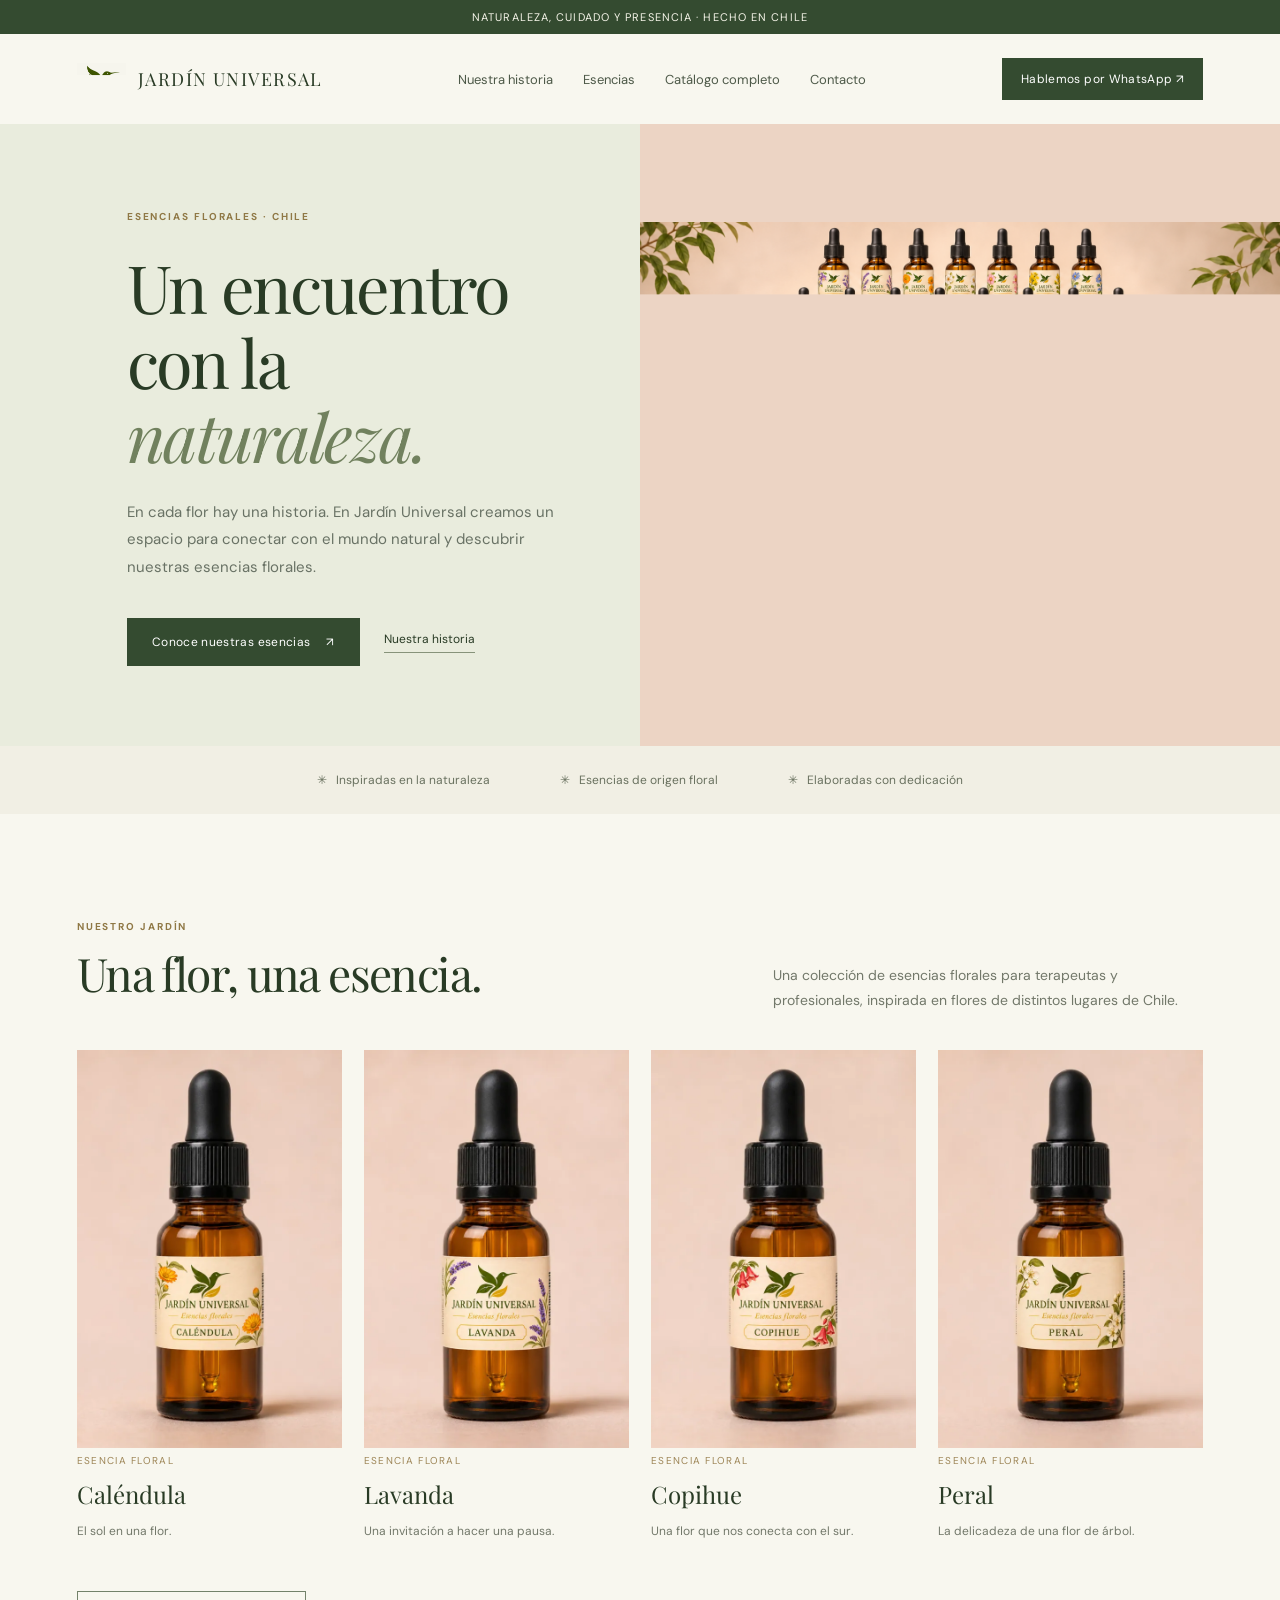
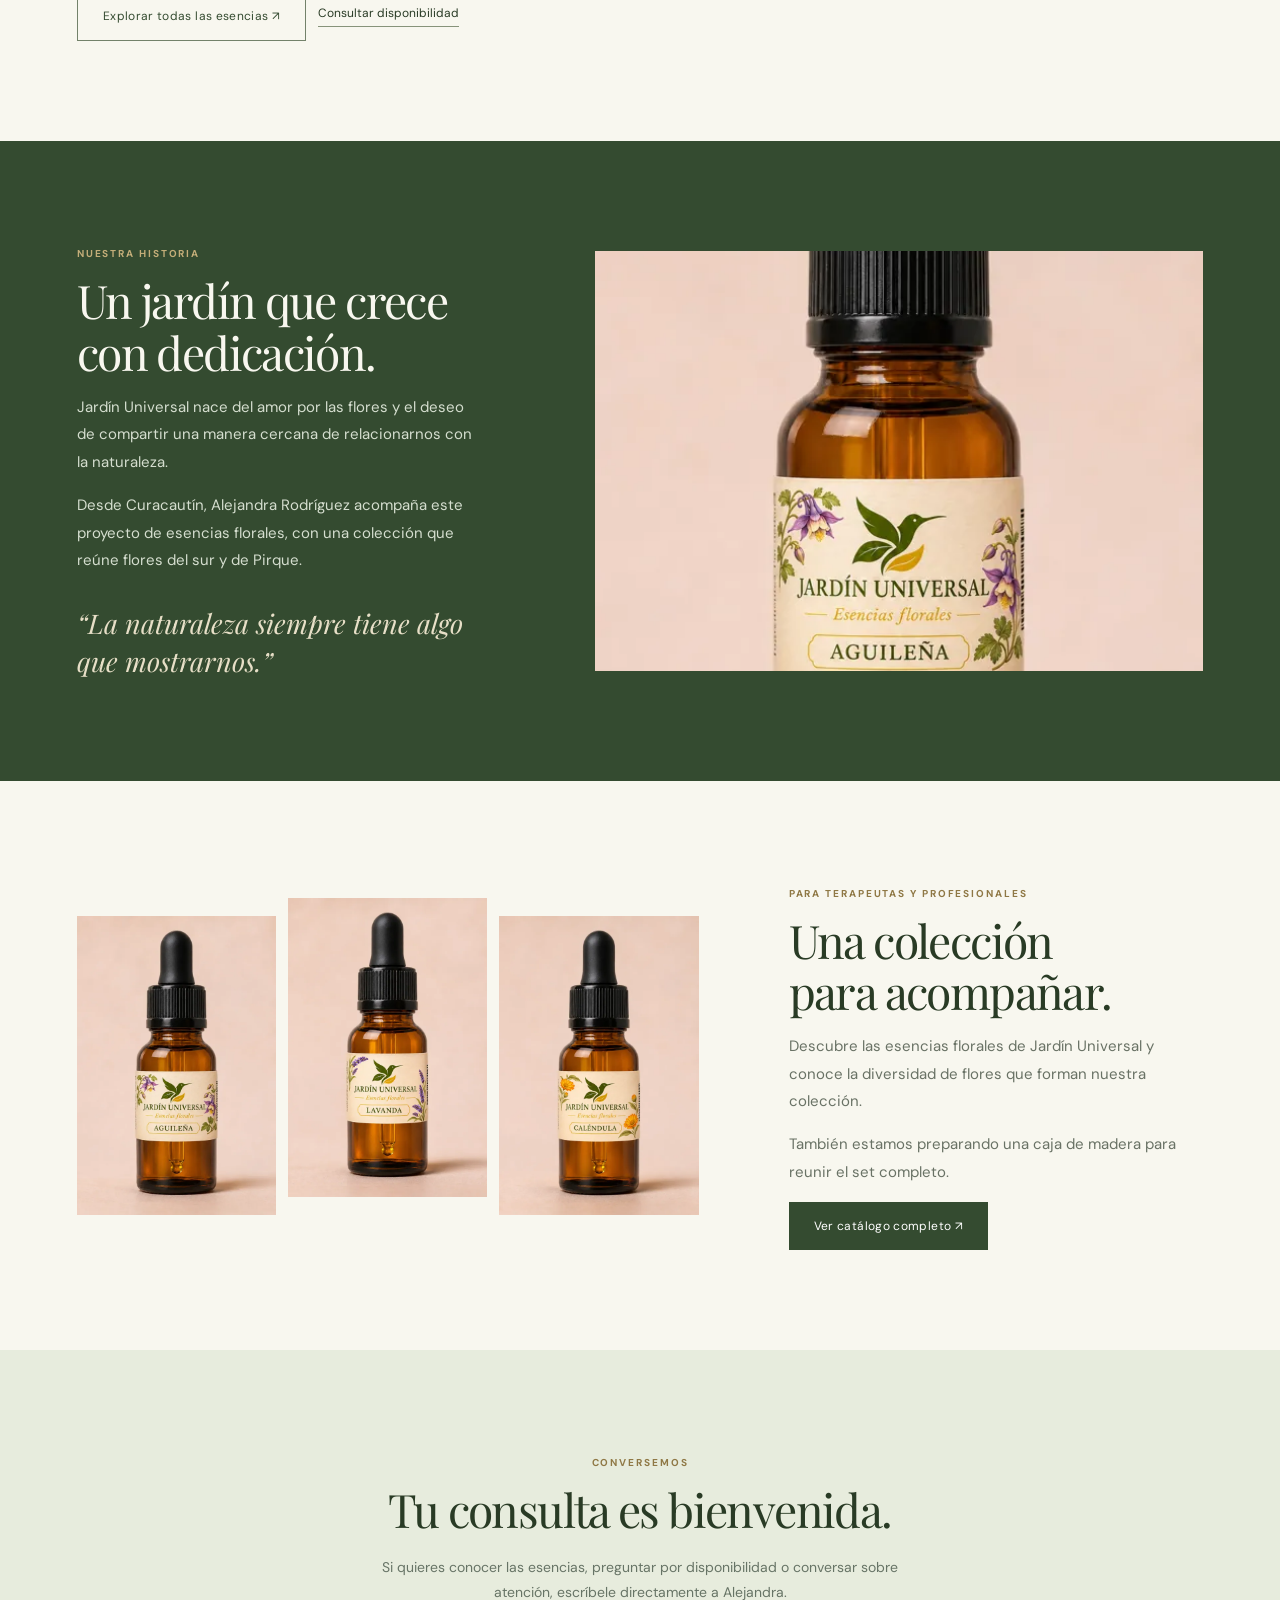
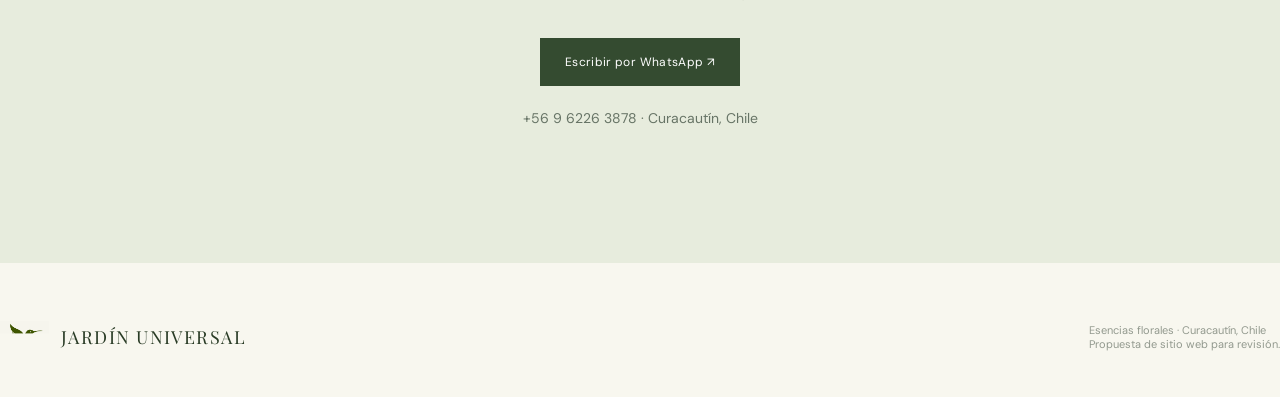
==== commit b8147523: "Actualizar sitio y catálogo de Jardín Universal" ====
--- a/index.html
+++ b/index.html
@@ -1,15 +1,16 @@
 <!doctype html>
 <html lang="es"><head><meta charset="utf-8"><meta name="viewport" content="width=device-width, initial-scale=1"><title>Jardín Universal | Esencias florales</title><meta name="description" content="Esencias florales, naturaleza y acompañamiento desde el sur de Chile."><link rel="preconnect" href="https://fonts.googleapis.com"><link rel="preconnect" href="https://fonts.gstatic.com" crossorigin><link href="https://fonts.googleapis.com/css2?family=DM+Sans:wght@400;500;600;700&family=Playfair+Display:ital,wght@0,400;0,500;0,600;1,400&display=swap" rel="stylesheet"><style>
-:root{--ink:#293b25;--moss:#3f542f;--muted:#72786a;--cream:#f8f7ef;--ivory:#efeee4;--gold:#c49a52;--line:#dcded1}*{box-sizing:border-box}html{scroll-behavior:smooth}body{margin:0;background:var(--cream);font-family:'DM Sans',sans-serif;color:var(--ink)}a{color:inherit;text-decoration:none}img{display:block;max-width:100%}.wrap{max-width:1300px;margin:auto;padding:0 6%}.topbar{background:#344b30;color:#f6f5e9;text-align:center;font-size:11px;letter-spacing:.1em;padding:10px}.nav{height:90px;display:flex;align-items:center;justify-content:space-between;gap:26px}.brand{display:flex;align-items:center;gap:12px;font-family:'Playfair Display',serif;font-size:18px;letter-spacing:.08em}.brand img{width:49px;height:49px;object-fit:contain;mix-blend-mode:multiply}.navlinks{display:flex;gap:30px;font-size:13px;color:#4d5948}.nav-cta,.button{display:inline-flex;align-items:center;justify-content:center;gap:16px;background:#344b30;color:white;padding:16px 25px;font-size:12px;letter-spacing:.03em}.nav-cta{padding:13px 19px}.hero{display:grid;grid-template-columns:1fr 1fr;min-height:620px}.hero-copy{background:#e9ecdd;display:flex;align-items:center}.hero-inner{max-width:590px;margin-left:auto;padding:80px 10% 80px 12%}.eyebrow{color:#8f7845;letter-spacing:.19em;font-size:10px;font-weight:700;text-transform:uppercase}.hero h1,.heading{font-family:'Playfair Display',serif;font-weight:400;line-height:1.12;letter-spacing:-.035em}.hero h1{font-size:clamp(46px,5.2vw,76px);margin:25px 0}.hero h1 em{font-weight:400;color:#71815e}.hero-copy p,.lead{color:#697265;line-height:1.85;font-size:15px;max-width:480px}.hero-actions{display:flex;align-items:center;gap:24px;margin-top:36px}.textlink{font-size:12px;border-bottom:1px solid #87937a;padding-bottom:5px}.hero-image{background:linear-gradient(0deg,#293b2533,#293b2508),url('[data-uri]') center/cover;min-height:530px}.hero-note{background:#f1efe4;padding:26px 6%;display:flex;justify-content:center;gap:70px;flex-wrap:wrap;color:#69715f;font-size:12px}.section{padding:100px 0}.section-head{display:flex;align-items:end;justify-content:space-between;gap:24px;margin-bottom:38px}.heading{font-size:clamp(34px,3.6vw,50px);margin:13px 0}.section-head p{max-width:430px;margin:0;color:var(--muted);font-size:14px;line-height:1.75}.cards{display:grid;grid-template-columns:repeat(4,1fr);gap:22px}.card{min-width:0}.card-img{height:225px;background:#eeece0;overflow:hidden}.card-img img{width:100%;height:100%;object-fit:cover;transition:transform .35s}.card:hover img{transform:scale(1.04)}.card small{font-size:10px;letter-spacing:.13em;color:#9d8556;text-transform:uppercase}.card h3{font-family:'Playfair Display',serif;font-size:24px;font-weight:400;margin:9px 0}.card p{font-size:12px;color:var(--muted);line-height:1.6}.catalogue-actions{display:flex;gap:12px;align-items:center;margin:38px 0 0}.outline{border:1px solid #73826a;background:transparent;color:#344b30}.explore{margin-top:34px;border-top:1px solid var(--line);padding-top:24px}.explore summary{cursor:pointer;font-size:14px;font-weight:600}.search{margin-top:22px;width:min(440px,100%);padding:13px 15px;border:1px solid #cbd1c0;background:transparent;font:inherit}.names{display:grid;grid-template-columns:repeat(4,1fr);gap:0 25px;list-style:none;padding:0}.names li{font-size:12px;padding:12px 0;border-bottom:1px solid #e2e4d9}.names span{float:right;color:#a4aa9f}.about{background:#344b30;color:#f8f7ef}.about-grid{display:grid;grid-template-columns:.8fr 1.2fr;gap:10%;align-items:center}.about .eyebrow{color:#c4ae79}.about .lead{color:#d5decf}.about-visual{height:420px;background:url('[data-uri]') center/cover}.quote{font-family:'Playfair Display',serif;font-style:italic;font-size:27px;line-height:1.4;color:#e7dfc7;margin-top:30px}.packs{display:grid;grid-template-columns:1.2fr .8fr;gap:8%;align-items:center}.packs-img{min-height:440px;background:url('[data-uri]') center/cover}.mini{font-size:11px;color:#959c8e;line-height:1.7}.contact{background:#e7ecdd;text-align:center;padding:100px 20px}.contact p{max-width:570px;margin:20px auto 32px;line-height:1.8;color:#677466;font-size:14px}.footer{padding:50px 0 35px}.footer-grid{display:flex;justify-content:space-between;gap:20px;align-items:center}.footer small{color:#92998e;font-size:11px}.mobile{display:none}.badge{display:inline-block;margin-top:14px;font-size:10px;color:#8a7857;background:#eee9d8;padding:7px 10px;letter-spacing:.04em}@media(max-width:800px){.nav{height:75px}.navlinks,.nav-cta{display:none}.mobile{display:block;font-size:12px}.hero{grid-template-columns:1fr}.hero-inner{padding:65px 7%}.hero-image{min-height:380px}.cards{grid-template-columns:repeat(2,1fr)}.section{padding:72px 0}.section-head{display:block}.section-head p{margin-top:15px}.about-grid,.packs{grid-template-columns:1fr;gap:35px}.about-visual,.packs-img{height:330px;min-height:0}.names{grid-template-columns:repeat(2,1fr)}.hero-note{gap:15px 30px}.footer-grid{display:block}.footer small{display:block;margin-top:20px}}@media(max-width:420px){.brand{font-size:15px}.cards{gap:12px}.card-img{height:160px}.hero h1{font-size:45px}.names{grid-template-columns:1fr}}
+:root{--ink:#293b25;--moss:#3f542f;--muted:#72786a;--cream:#f8f7ef;--ivory:#efeee4;--gold:#c49a52;--line:#dcded1}*{box-sizing:border-box}html{scroll-behavior:smooth}body{margin:0;background:var(--cream);font-family:'DM Sans',sans-serif;color:var(--ink)}a{color:inherit;text-decoration:none}img{display:block;max-width:100%}.wrap{max-width:1300px;margin:auto;padding:0 6%}.topbar{background:#344b30;color:#f6f5e9;text-align:center;font-size:11px;letter-spacing:.1em;padding:10px}.nav{height:90px;display:flex;align-items:center;justify-content:space-between;gap:26px}.brand{display:flex;align-items:center;gap:12px;font-family:'Playfair Display',serif;font-size:18px;letter-spacing:.08em}.brand img{width:49px;height:49px;object-fit:contain;mix-blend-mode:multiply}.navlinks{display:flex;gap:30px;font-size:13px;color:#4d5948}.nav-cta,.button{display:inline-flex;align-items:center;justify-content:center;gap:16px;background:#344b30;color:white;padding:16px 25px;font-size:12px;letter-spacing:.03em}.nav-cta{padding:13px 19px}.hero{display:grid;grid-template-columns:1fr 1fr;min-height:620px}.hero-copy{background:#e9ecdd;display:flex;align-items:center}.hero-inner{max-width:590px;margin-left:auto;padding:80px 10% 80px 12%}.eyebrow{color:#8f7845;letter-spacing:.19em;font-size:10px;font-weight:700;text-transform:uppercase}.hero h1,.heading{font-family:'Playfair Display',serif;font-weight:400;line-height:1.12;letter-spacing:-.035em}.hero h1{font-size:clamp(46px,5.2vw,76px);margin:25px 0}.hero h1 em{font-weight:400;color:#71815e}.hero-copy p,.lead{color:#697265;line-height:1.85;font-size:15px;max-width:480px}.hero-actions{display:flex;align-items:center;gap:24px;margin-top:36px}.textlink{font-size:12px;border-bottom:1px solid #87937a;padding-bottom:5px}.hero-image{background:linear-gradient(0deg,#293b2533,#293b2508),url('assets/frascos/41.webp') center/cover;min-height:530px}.hero-note{background:#f1efe4;padding:26px 6%;display:flex;justify-content:center;gap:70px;flex-wrap:wrap;color:#69715f;font-size:12px}.section{padding:100px 0}.section-head{display:flex;align-items:end;justify-content:space-between;gap:24px;margin-bottom:38px}.heading{font-size:clamp(34px,3.6vw,50px);margin:13px 0}.section-head p{max-width:430px;margin:0;color:var(--muted);font-size:14px;line-height:1.75}.cards{display:grid;grid-template-columns:repeat(4,1fr);gap:22px}.card{min-width:0}.card-img{height:225px;background:#eeece0;overflow:hidden}.card-img img{width:100%;height:100%;object-fit:cover;transition:transform .35s}.card:hover img{transform:scale(1.04)}.card small{font-size:10px;letter-spacing:.13em;color:#9d8556;text-transform:uppercase}.card h3{font-family:'Playfair Display',serif;font-size:24px;font-weight:400;margin:9px 0}.card p{font-size:12px;color:var(--muted);line-height:1.6}.catalogue-actions{display:flex;gap:12px;align-items:center;margin:38px 0 0}.outline{border:1px solid #73826a;background:transparent;color:#344b30}.explore{margin-top:34px;border-top:1px solid var(--line);padding-top:24px}.explore summary{cursor:pointer;font-size:14px;font-weight:600}.search{margin-top:22px;width:min(440px,100%);padding:13px 15px;border:1px solid #cbd1c0;background:transparent;font:inherit}.names{display:grid;grid-template-columns:repeat(4,1fr);gap:0 25px;list-style:none;padding:0}.names li{font-size:12px;padding:12px 0;border-bottom:1px solid #e2e4d9}.names span{float:right;color:#a4aa9f}.about{background:#344b30;color:#f8f7ef}.about-grid{display:grid;grid-template-columns:.8fr 1.2fr;gap:10%;align-items:center}.about .eyebrow{color:#c4ae79}.about .lead{color:#d5decf}.about-visual{height:420px;background:url('assets/frascos/01.webp') center/cover}.quote{font-family:'Playfair Display',serif;font-style:italic;font-size:27px;line-height:1.4;color:#e7dfc7;margin-top:30px}.packs{display:grid;grid-template-columns:1.2fr .8fr;gap:8%;align-items:center}.packs-img{min-height:440px;background:url('assets/packs.png') center/cover}.mini{font-size:11px;color:#959c8e;line-height:1.7}.contact{background:#e7ecdd;text-align:center;padding:100px 20px}.contact p{max-width:570px;margin:20px auto 32px;line-height:1.8;color:#677466;font-size:14px}.footer{padding:50px 0 35px}.footer-grid{display:flex;justify-content:space-between;gap:20px;align-items:center}.footer small{color:#92998e;font-size:11px}.mobile{display:none}.badge{display:inline-block;margin-top:14px;font-size:10px;color:#8a7857;background:#eee9d8;padding:7px 10px;letter-spacing:.04em}@media(max-width:800px){.nav{height:75px}.navlinks,.nav-cta{display:none}.mobile{display:block;font-size:12px}.hero{grid-template-columns:1fr}.hero-inner{padding:65px 7%}.hero-image{min-height:380px}.cards{grid-template-columns:repeat(2,1fr)}.section{padding:72px 0}.section-head{display:block}.section-head p{margin-top:15px}.about-grid,.packs{grid-template-columns:1fr;gap:35px}.about-visual,.packs-img{height:330px;min-height:0}.names{grid-template-columns:repeat(2,1fr)}.hero-note{gap:15px 30px}.footer-grid{display:block}.footer small{display:block;margin-top:20px}}@media(max-width:420px){.brand{font-size:15px}.cards{gap:12px}.card-img{height:160px}.hero h1{font-size:45px}.names{grid-template-columns:1fr}}
 </style><style>
-html,body{max-width:100%;overflow-x:hidden}.card-img{height:auto;aspect-ratio:1.95/1}.card-img img{object-fit:contain}.hero-image,.packs-img,.about-visual{background-repeat:no-repeat}.names li{display:flex;justify-content:space-between;gap:12px}.names span{float:none;white-space:nowrap}
-@media(max-width:800px){.topbar{font-size:9px;padding:9px 12px}.nav{gap:8px}.brand{min-width:0;letter-spacing:.04em}.brand span{white-space:nowrap}.brand img{width:42px;height:42px;flex:none}.hero-inner{padding:55px 7% 60px;margin:0}.hero h1{font-size:clamp(39px,9vw,64px)}.hero-image{min-height:0;aspect-ratio:1.4/1;background-position:center}.hero-note{padding:20px 7%;justify-content:flex-start}.section-head{margin-bottom:28px}.cards{grid-template-columns:repeat(2,minmax(0,1fr))}.card-img{aspect-ratio:1.95/1}.card h3{font-size:21px}.catalogue-actions{flex-wrap:wrap}.packs-img,.about-visual{height:auto;min-height:0;aspect-ratio:1.45/1}.contact{padding:72px 7%}.footer-grid{align-items:start}}
-@media(max-width:560px){.nav{height:70px}.mobile{white-space:nowrap}.cards{grid-template-columns:1fr;gap:28px}.card-img{aspect-ratio:1.95/1}.hero-actions{align-items:flex-start;flex-direction:column;gap:20px}.section{padding:60px 0}.section-head .heading{font-size:36px}.names{grid-template-columns:1fr}.topbar{letter-spacing:.06em}.wrap{padding-left:6%;padding-right:6%}}
-</style></head><body><div class="topbar">NATURALEZA, CUIDADO Y PRESENCIA · HECHO EN CHILE</div><header class="wrap nav"><a href="#inicio" class="brand"><img src="[data-uri]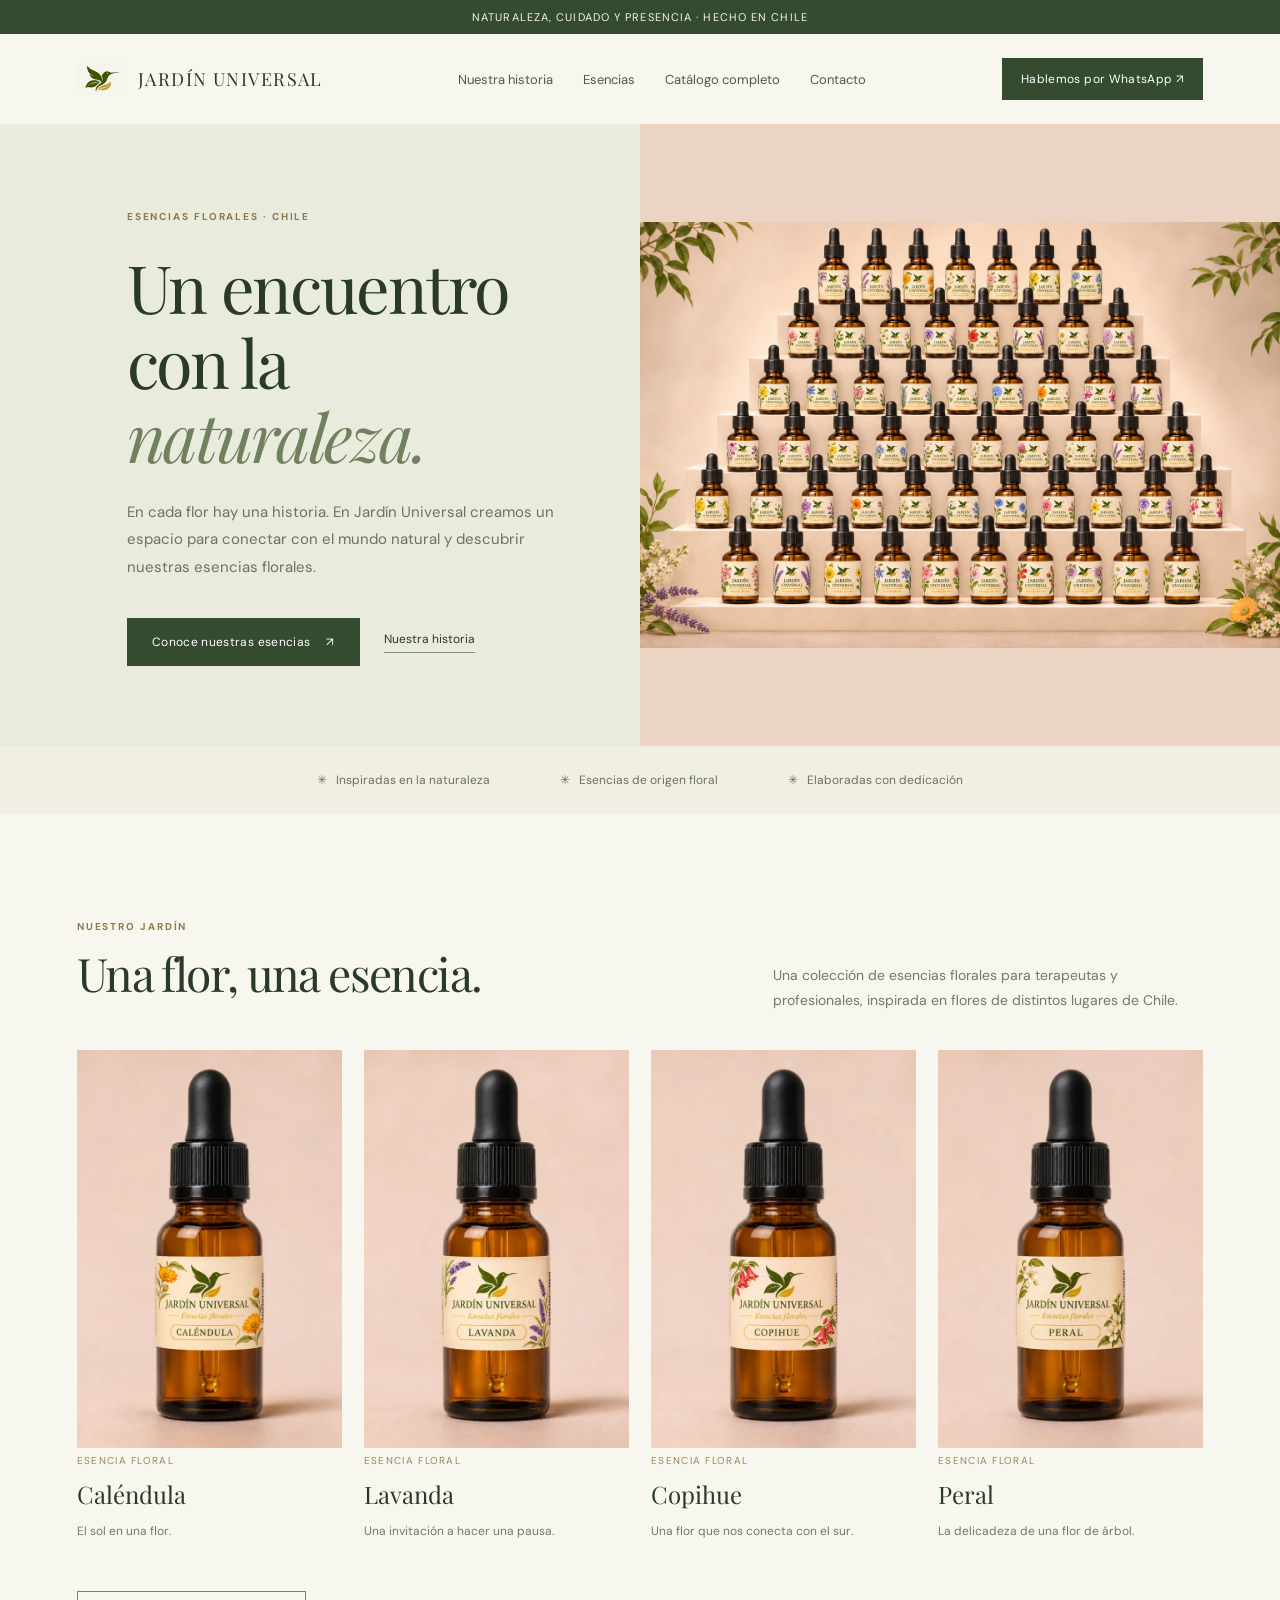
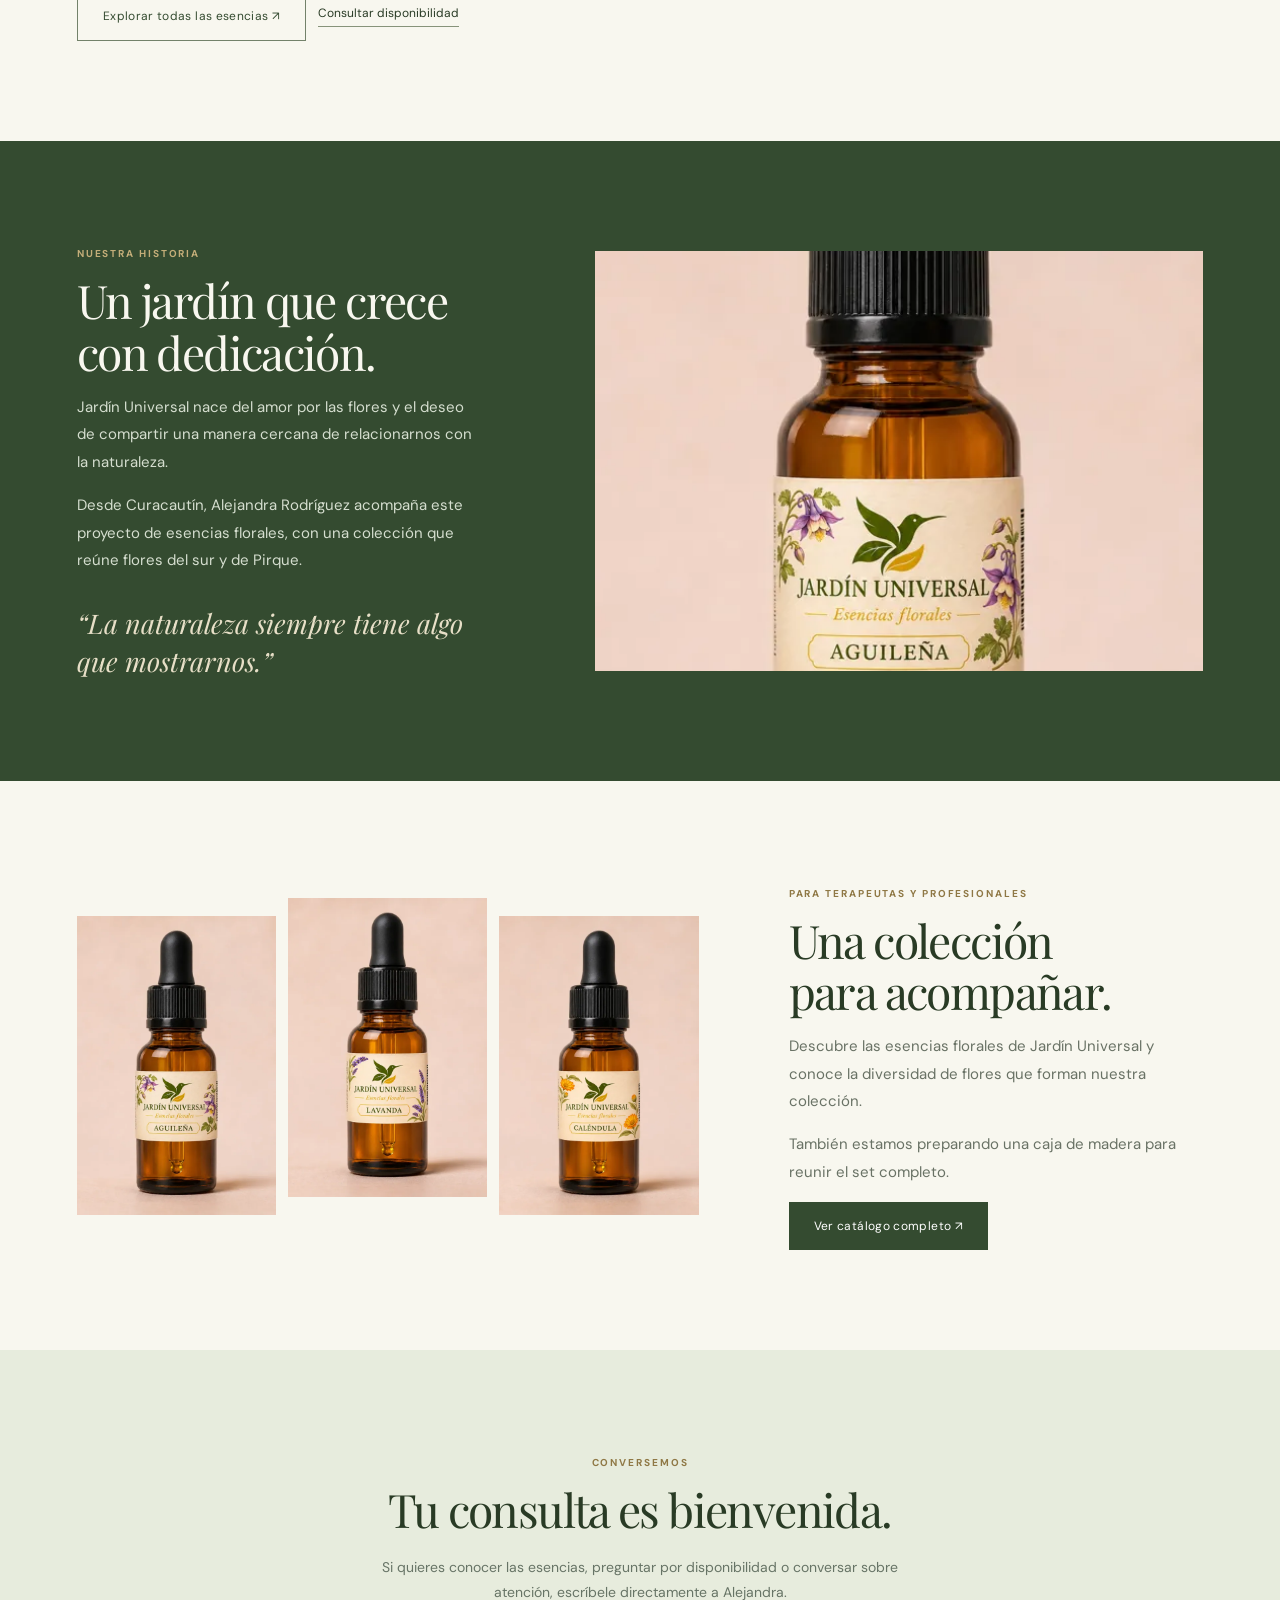
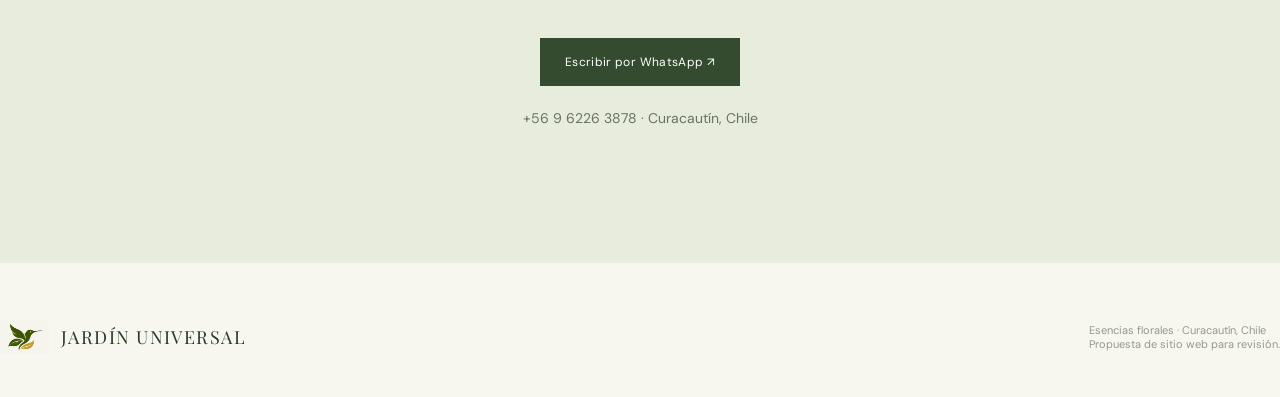
==== commit 0cb5ba2d: "Reparar imágenes de portada y logotipo" ====
--- a/index.html
+++ b/index.html
@@ -8,9 +8,9 @@
 .coleccion-fotos{display:grid;grid-template-columns:repeat(3,minmax(0,1fr));gap:12px;align-items:center}.coleccion-fotos img{width:100%;height:auto;aspect-ratio:2/3;object-fit:cover}.coleccion-fotos img:nth-child(2){transform:translateY(-18px)}@media(max-width:560px){.coleccion-fotos{gap:7px}.coleccion-fotos img:nth-child(2){transform:translateY(-10px)}}
 .coleccion-portada{background:#ede8db;min-height:620px;display:flex;flex-direction:column;justify-content:center;padding:34px 30px;gap:22px}.portada-intro{text-align:center;color:#354a2d}.portada-intro span{display:block;font-size:9px;letter-spacing:.18em;color:#8b754b}.portada-intro strong{display:block;margin-top:7px;font:400 23px 'Playfair Display',serif}.portada-grid{display:grid;grid-template-columns:repeat(11,minmax(0,1fr));gap:5px;align-content:center}.portada-grid img{display:block;width:100%;aspect-ratio:2/3;object-fit:cover;background:#ead2c2}.hero-image.coleccion-portada{background-image:none}@media(max-width:800px){.coleccion-portada{min-height:0;aspect-ratio:auto;padding:30px 7%;gap:18px}.portada-grid{grid-template-columns:repeat(11,minmax(0,1fr));gap:4px}.portada-intro strong{font-size:20px}}@media(max-width:560px){.portada-grid{grid-template-columns:repeat(8,minmax(0,1fr));gap:4px}.coleccion-portada{padding:26px 5% 30px}}
 .hero-image.portada-fotografica{background:none;display:flex;align-items:center;justify-content:center;min-height:0;overflow:hidden}.portada-fotografica img{display:block;width:100%;height:100%;object-fit:contain;background:#ecd4c4}@media(max-width:800px){.hero-image.portada-fotografica{aspect-ratio:auto}.portada-fotografica img{height:auto}}
-</style></head><body><div class="topbar">NATURALEZA, CUIDADO Y PRESENCIA · HECHO EN CHILE</div><header class="wrap nav"><a href="#inicio" class="brand"><img src="assets/logo.png" alt=""><span>JARDÍN UNIVERSAL</span></a><nav class="navlinks" aria-label="Navegación principal"><a href="#historia">Nuestra historia</a><a href="#esencias">Esencias</a><a href="catalogo.html">Catálogo completo</a><a href="#contacto">Contacto</a></nav><a class="nav-cta" href="https://wa.me/56962263878?text=Hola%2C%20quiero%20conocer%20Jard%C3%ADn%20Universal" target="_blank" rel="noopener">Hablemos por WhatsApp ↗</a><a class="mobile" href="#contacto">Contacto ↗</a></header>
-<main id="inicio"><section class="hero"><div class="hero-copy"><div class="hero-inner"><span class="eyebrow">Esencias florales · Chile</span><h1>Un encuentro<br>con la <em>naturaleza.</em></h1><p>En cada flor hay una historia. En Jardín Universal creamos un espacio para conectar con el mundo natural y descubrir nuestras esencias florales.</p><div class="hero-actions"><a class="button" href="#esencias">Conoce nuestras esencias <span>↗</span></a><a class="textlink" href="#historia">Nuestra historia</a></div></div></div><div class="hero-image portada-fotografica"><img src="assets/portada-coleccion.png" alt="Presentación visual de la colección de esencias florales Jardín Universal"></div></section><div class="hero-note"><span>✳ &nbsp; Inspiradas en la naturaleza</span><span>✳ &nbsp; Esencias de origen floral</span><span>✳ &nbsp; Elaboradas con dedicación</span></div>
+</style></head><body><div class="topbar">NATURALEZA, CUIDADO Y PRESENCIA · HECHO EN CHILE</div><header class="wrap nav"><a href="#inicio" class="brand"><img src="assets/logo.png?v=20261115" alt=""><span>JARDÍN UNIVERSAL</span></a><nav class="navlinks" aria-label="Navegación principal"><a href="#historia">Nuestra historia</a><a href="#esencias">Esencias</a><a href="catalogo.html">Catálogo completo</a><a href="#contacto">Contacto</a></nav><a class="nav-cta" href="https://wa.me/56962263878?text=Hola%2C%20quiero%20conocer%20Jard%C3%ADn%20Universal" target="_blank" rel="noopener">Hablemos por WhatsApp ↗</a><a class="mobile" href="#contacto">Contacto ↗</a></header>
+<main id="inicio"><section class="hero"><div class="hero-copy"><div class="hero-inner"><span class="eyebrow">Esencias florales · Chile</span><h1>Un encuentro<br>con la <em>naturaleza.</em></h1><p>En cada flor hay una historia. En Jardín Universal creamos un espacio para conectar con el mundo natural y descubrir nuestras esencias florales.</p><div class="hero-actions"><a class="button" href="#esencias">Conoce nuestras esencias <span>↗</span></a><a class="textlink" href="#historia">Nuestra historia</a></div></div></div><div class="hero-image portada-fotografica"><img src="assets/portada-coleccion.png?v=20261115" alt="Presentación visual de la colección de esencias florales Jardín Universal"></div></section><div class="hero-note"><span>✳ &nbsp; Inspiradas en la naturaleza</span><span>✳ &nbsp; Esencias de origen floral</span><span>✳ &nbsp; Elaboradas con dedicación</span></div>
 <section id="esencias" class="section"><div class="wrap"><div class="section-head"><div><span class="eyebrow">Nuestro jardín</span><h2 class="heading">Una flor, una esencia.</h2></div><p>Una colección de esencias florales para terapeutas y profesionales, inspirada en flores de distintos lugares de Chile.</p></div><div class="cards"><article class="card"><div class="card-img"><img src="assets/frascos/47.webp" alt="Frasco de esencia floral Caléndula"></div><small>Esencia floral</small><h3>Caléndula</h3><p>El sol en una flor.</p></article><article class="card"><div class="card-img"><img src="assets/frascos/41.webp" alt="Frasco de esencia floral Lavanda"></div><small>Esencia floral</small><h3>Lavanda</h3><p>Una invitación a hacer una pausa.</p></article><article class="card"><div class="card-img"><img src="assets/frascos/11.webp" alt="Frasco de esencia floral Copihue"></div><small>Esencia floral</small><h3>Copihue</h3><p>Una flor que nos conecta con el sur.</p></article><article class="card"><div class="card-img"><img src="assets/frascos/25.webp" alt="Frasco de esencia floral Peral"></div><small>Esencia floral</small><h3>Peral</h3><p>La delicadeza de una flor de árbol.</p></article></div><div class="catalogue-actions"><a class="button outline" href="catalogo.html">Explorar todas las esencias ↗</a><a class="textlink" href="https://wa.me/56962263878?text=Hola%2C%20quiero%20consultar%20por%20las%20esencias%20florales" target="_blank" rel="noopener">Consultar disponibilidad</a></div></div></section>
 <section id="historia" class="section about"><div class="wrap about-grid"><div><span class="eyebrow">Nuestra historia</span><h2 class="heading">Un jardín que crece<br>con dedicación.</h2><p class="lead">Jardín Universal nace del amor por las flores y el deseo de compartir una manera cercana de relacionarnos con la naturaleza.</p><p class="lead">Desde Curacautín, Alejandra Rodríguez acompaña este proyecto de esencias florales, con una colección que reúne flores del sur y de Pirque.</p><div class="quote">“La naturaleza siempre tiene algo que mostrarnos.”</div></div><div><div class="about-visual" role="img" aria-label="Frasco de esencia floral de aguileña"></div></div></div></section>
 <section id="colecciones" class="section"><div class="wrap packs"><div class="coleccion-fotos"><img src="assets/frascos/01.webp" alt="Esencia floral de aguileña" loading="lazy"><img src="assets/frascos/41.webp" alt="Esencia floral de lavanda" loading="lazy"><img src="assets/frascos/47.webp" alt="Esencia floral de caléndula" loading="lazy"></div><div><span class="eyebrow">Para terapeutas y profesionales</span><h2 class="heading">Una colección<br>para acompañar.</h2><p class="lead">Descubre las esencias florales de Jardín Universal y conoce la diversidad de flores que forman nuestra colección.</p><p class="lead">También estamos preparando una caja de madera para reunir el set completo.</p><a class="button" href="catalogo.html">Ver catálogo completo ↗</a></div></div></section>
-<section id="contacto" class="contact"><span class="eyebrow">Conversemos</span><h2 class="heading">Tu consulta es bienvenida.</h2><p>Si quieres conocer las esencias, preguntar por disponibilidad o conversar sobre atención, escríbele directamente a Alejandra.</p><a class="button" href="https://wa.me/56962263878?text=Hola%20Alejandra%2C%20me%20gustar%C3%ADa%20conocer%20Jard%C3%ADn%20Universal" target="_blank" rel="noopener">Escribir por WhatsApp ↗</a><p class="mini">+56 9 6226 3878 · Curacautín, Chile</p></section></main><footer class="wrap footer"><div class="footer-grid"><a href="#inicio" class="brand"><img src="assets/logo.png" alt=""><span>JARDÍN UNIVERSAL</span></a><small>Esencias florales · Curacautín, Chile<br>Propuesta de sitio web para revisión.</small></div></footer></body></html>
+<section id="contacto" class="contact"><span class="eyebrow">Conversemos</span><h2 class="heading">Tu consulta es bienvenida.</h2><p>Si quieres conocer las esencias, preguntar por disponibilidad o conversar sobre atención, escríbele directamente a Alejandra.</p><a class="button" href="https://wa.me/56962263878?text=Hola%20Alejandra%2C%20me%20gustar%C3%ADa%20conocer%20Jard%C3%ADn%20Universal" target="_blank" rel="noopener">Escribir por WhatsApp ↗</a><p class="mini">+56 9 6226 3878 · Curacautín, Chile</p></section></main><footer class="wrap footer"><div class="footer-grid"><a href="#inicio" class="brand"><img src="assets/logo.png?v=20261115" alt=""><span>JARDÍN UNIVERSAL</span></a><small>Esencias florales · Curacautín, Chile<br>Propuesta de sitio web para revisión.</small></div></footer></body></html>
